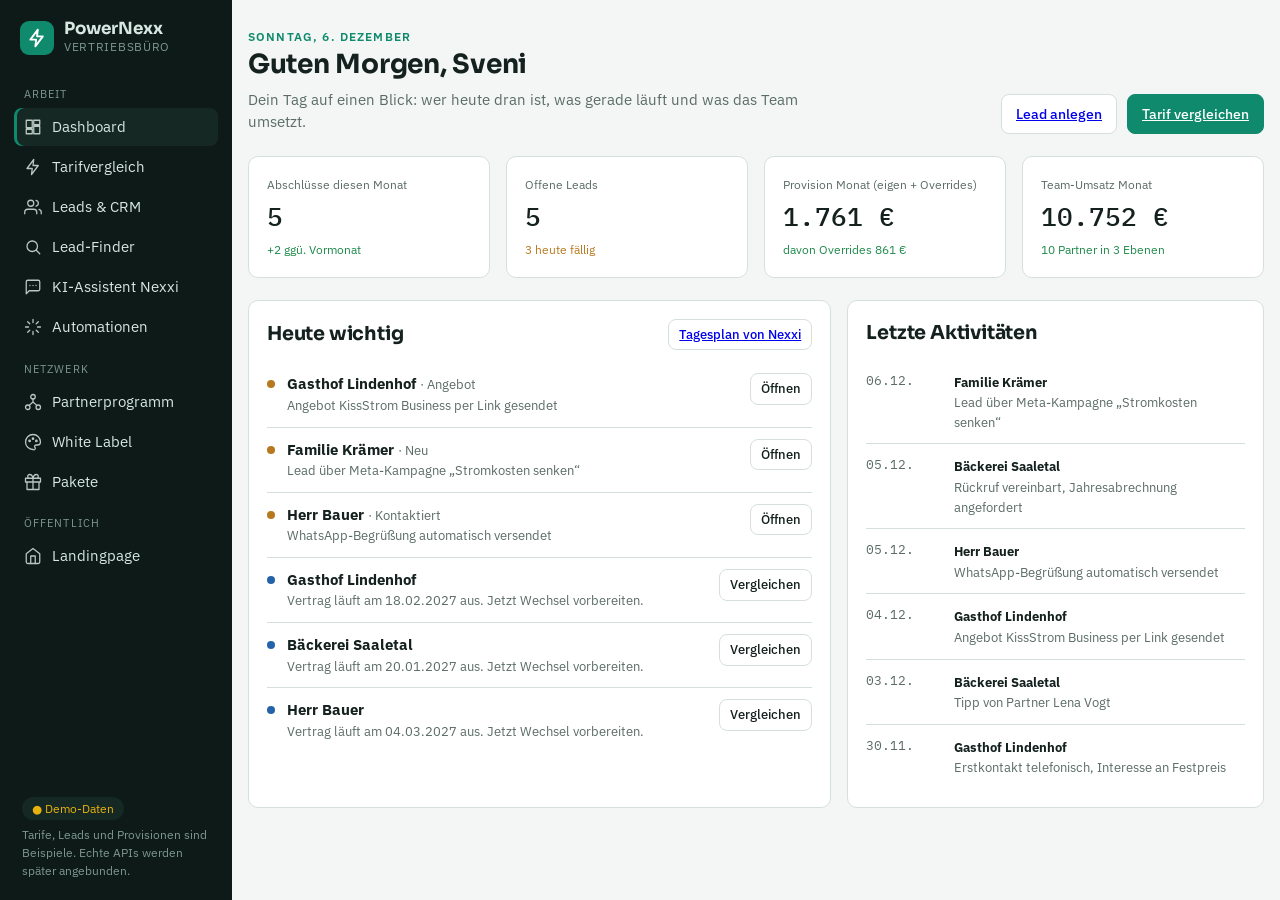
==== index.html @ 293820f2 "PowerNexx Vertriebsbüro: App und Landingpage Co-Authored-By: Claude Opus 5.5 <noreply@anthropic.com>" ====
<!doctype html>
<html lang="de">
<head>
<meta charset="utf-8">
<meta name="viewport" content="width=device-width,initial-scale=1,viewport-fit=cover">
<style>:root{color-scheme:light;padding-top:env(safe-area-inset-top,0px);padding-bottom:env(safe-area-inset-bottom,0px)}body{margin:0;font:14px system-ui,sans-serif}img{max-width:100%}[hidden]{display:none!important}</style>
</head>
<body>
<title>PowerNexx Vertriebsbüro</title>
<meta name="claude:viewport-fit-sides" content="cover">
<link rel="preconnect" href="https://fonts.googleapis.com">
<link rel="stylesheet" href="https://fonts.googleapis.com/css2?family=Sora:wght@500;600;700&family=IBM+Plex+Sans:wght@400;500;600&family=IBM+Plex+Mono:wght@400;500&display=swap">
<style>
/* Layout: fixed dark control rail (like a switchboard) + light working surface; collapses to a top bar on phones */
:root{
  --bg:#f3f6f5; --surface:#ffffff; --surface-2:#eaf0ee; --fg:#14211e; --muted:#5b6c67; --line:#d5e0dc;
  --accent:#0f8a6c; --accent-ink:#ffffff; --accent-soft:#dff3ec;
  --volt:#e9b10f; --volt-soft:#fbf1cf;
  --good:#1f8a4c; --warn:#b7791f; --bad:#c2413a; --info:#2563a8;
  --rail:#0d1a17; --rail-2:#152823; --rail-fg:#d7e6e1; --rail-muted:#7e9790;
  --f-display:"Sora", "Segoe UI", system-ui, sans-serif;
  --f-body:"IBM Plex Sans", "Segoe UI", system-ui, sans-serif;
  --f-mono:"IBM Plex Mono", ui-monospace, "SFMono-Regular", Menlo, monospace;
  --r:10px;
}
@media (prefers-color-scheme: dark){:root:not([data-theme="light"]){
  --bg:#0f1715; --surface:#16211e; --surface-2:#1c2a26; --fg:#e4efeb; --muted:#93a8a1; --line:#2a3a35;
  --accent:#2fc196; --accent-ink:#06231b; --accent-soft:#163b31; --volt:#f2c440; --volt-soft:#3a3115;
  --good:#4cc283; --warn:#e3a649; --bad:#ef746c; --info:#6fa7e8;
  --rail:#08100e; --rail-2:#111d1a; --rail-fg:#d7e6e1; --rail-muted:#7e9790; color-scheme:dark}}
:root[data-theme="dark"]{
  --bg:#0f1715; --surface:#16211e; --surface-2:#1c2a26; --fg:#e4efeb; --muted:#93a8a1; --line:#2a3a35;
  --accent:#2fc196; --accent-ink:#06231b; --accent-soft:#163b31; --volt:#f2c440; --volt-soft:#3a3115;
  --good:#4cc283; --warn:#e3a649; --bad:#ef746c; --info:#6fa7e8;
  --rail:#08100e; --rail-2:#111d1a; --rail-fg:#d7e6e1; --rail-muted:#7e9790; color-scheme:dark}
*{box-sizing:border-box}
html,body{height:100%}
body{background:var(--bg);color:var(--fg);font-family:var(--f-body);font-size:15px;line-height:1.5}
h1,h2,h3{font-family:var(--f-display);text-wrap:balance;margin:0;letter-spacing:-.01em}
h1{font-size:1.65rem} h2{font-size:1.2rem} h3{font-size:1rem}
p{margin:0}
button,input,select,textarea{font:inherit;color:inherit}
:focus-visible{outline:2px solid var(--accent);outline-offset:2px}
.num,.mono{font-family:var(--f-mono);font-variant-numeric:tabular-nums}
.app{display:grid;grid-template-columns:232px 1fr;min-height:100%}
/* rail */
.rail{background:var(--rail);color:var(--rail-fg);display:flex;flex-direction:column;gap:18px;padding-block:20px;padding-left:max(14px,env(safe-area-inset-left,0px));padding-right:14px;position:sticky;top:0;height:100vh;height:100dvh}
.brand{display:flex;align-items:center;gap:10px;padding:0 6px}
.brand-mark{width:34px;height:34px;border-radius:9px;background:var(--accent);display:grid;place-items:center;flex:none;overflow:hidden}
.brand-mark img{width:100%;height:100%;object-fit:cover}
.brand-name{font-family:var(--f-display);font-weight:700;font-size:1.05rem;line-height:1.1}
.brand-sub{font-size:.72rem;color:var(--rail-muted);letter-spacing:.06em;text-transform:uppercase}
.nav{display:flex;flex-direction:column;gap:2px;overflow:auto}
.nav-group{font-size:.68rem;letter-spacing:.1em;text-transform:uppercase;color:var(--rail-muted);padding:12px 10px 4px}
.nav a{display:flex;align-items:center;gap:10px;padding:8px 10px;border-radius:8px;color:var(--rail-fg);text-decoration:none;font-size:.92rem;white-space:nowrap}
.nav a:hover{background:var(--rail-2)}
.nav a[aria-current="page"]{background:var(--rail-2);box-shadow:inset 3px 0 0 var(--accent)}
.nav svg{width:18px;height:18px;flex:none;stroke:currentColor;fill:none;stroke-width:1.7;stroke-linecap:round;stroke-linejoin:round;opacity:.85}
.rail-foot{margin-top:auto;font-size:.75rem;color:var(--rail-muted);padding:0 8px;display:flex;flex-direction:column;gap:6px}
.demo-flag{display:inline-flex;align-items:center;gap:6px;background:var(--rail-2);border-radius:999px;padding:3px 10px;color:var(--volt);font-size:.72rem;width:max-content}
/* main */
.main{min-width:0;padding-block:28px 60px;padding-left:max(16px,env(safe-area-inset-left,0px));padding-right:max(16px,env(safe-area-inset-right,0px))}
.wrap{max-width:1180px;margin:0 auto;display:flex;flex-direction:column;gap:22px}
.head{display:flex;justify-content:space-between;align-items:flex-end;gap:16px;flex-wrap:wrap}
.head p{color:var(--muted);margin-top:4px;max-width:62ch}
.eyebrow{font-size:.72rem;letter-spacing:.1em;text-transform:uppercase;color:var(--accent);font-weight:600}
.panel{background:var(--surface);border:1px solid var(--line);border-radius:var(--r);padding:18px;min-width:0}
.panel-head{display:flex;justify-content:space-between;align-items:center;gap:10px;margin-bottom:12px;flex-wrap:wrap}
.grid{display:grid;gap:16px}
.g2{grid-template-columns:repeat(2,minmax(0,1fr))}
.g3{grid-template-columns:repeat(3,minmax(0,1fr))}
.g4{grid-template-columns:repeat(4,minmax(0,1fr))}
.g-dash{grid-template-columns:minmax(0,1.4fr) minmax(0,1fr)}
.kpi{display:flex;flex-direction:column;gap:4px}
.kpi .label{font-size:.78rem;color:var(--muted)}
.kpi .value{font-family:var(--f-mono);font-size:1.6rem;font-weight:500;font-variant-numeric:tabular-nums}
.kpi .delta{font-size:.78rem;color:var(--good)}
.btn{display:inline-flex;align-items:center;justify-content:center;gap:8px;border:1px solid var(--line);background:var(--surface);border-radius:8px;padding:8px 14px;cursor:pointer;font-weight:500;font-size:.9rem;white-space:nowrap}
.btn:hover{border-color:var(--accent)}
.btn.primary{background:var(--accent);color:var(--accent-ink);border-color:var(--accent)}
.btn.primary:hover{filter:brightness(1.07)}
.btn.small{padding:5px 10px;font-size:.82rem}
.btn.ghost{background:transparent}
.btn[disabled]{opacity:.5;cursor:not-allowed}
.field{display:flex;flex-direction:column;gap:5px;min-width:0}
.field label{font-size:.78rem;color:var(--muted);font-weight:500}
.input,select.input,textarea.input{border:1px solid var(--line);background:var(--surface);border-radius:8px;padding:9px 11px;width:100%;min-width:0}
textarea.input{resize:vertical;min-height:80px}
.seg{display:inline-flex;background:var(--surface-2);border-radius:9px;padding:3px;gap:3px}
.seg button{border:0;background:transparent;padding:6px 14px;border-radius:7px;cursor:pointer;font-weight:500;font-size:.88rem;color:var(--muted)}
.seg button[aria-pressed="true"]{background:var(--surface);color:var(--fg);box-shadow:0 1px 2px rgba(0,0,0,.08)}
.pill{display:inline-flex;align-items:center;gap:5px;font-size:.72rem;font-weight:600;padding:2px 8px;border-radius:999px;white-space:nowrap}
.pill.partner{background:var(--accent-soft);color:var(--accent)}
.pill.market{background:var(--surface-2);color:var(--muted)}
.pill.oeko{background:var(--accent-soft);color:var(--good)}
.pill.volt{background:var(--volt-soft);color:var(--warn)}
.pill.bad{background:color-mix(in srgb,var(--bad) 14%,transparent);color:var(--bad)}
.pill.info{background:color-mix(in srgb,var(--info) 14%,transparent);color:var(--info)}
.muted{color:var(--muted)}
.small{font-size:.82rem}
.row{display:flex;gap:10px;align-items:center;flex-wrap:wrap}
.spacer{flex:1}
.list{display:flex;flex-direction:column}
.list>li,.list>.item{list-style:none;padding:11px 0;border-top:1px solid var(--line);display:flex;gap:12px;align-items:flex-start}
.list>li:first-child,.list>.item:first-child{border-top:0}
ul.list{margin:0;padding:0}
.dot{width:8px;height:8px;border-radius:50%;margin-top:7px;flex:none;background:var(--accent)}
.table-wrap{overflow-x:auto}
table{width:100%;border-collapse:collapse;font-size:.88rem}
th{text-align:left;font-size:.72rem;letter-spacing:.06em;text-transform:uppercase;color:var(--muted);font-weight:600;padding:8px 10px;border-bottom:1px solid var(--line);white-space:nowrap}
td{padding:10px;border-bottom:1px solid var(--line);vertical-align:top}
td.r,th.r{text-align:right}
/* tariff results */
.tariffs{display:flex;flex-direction:column;gap:10px}
.tariff{display:grid;grid-template-columns:minmax(0,1.6fr) repeat(3,minmax(0,.8fr)) minmax(0,1.1fr);gap:14px;align-items:center;padding:14px 16px;border:1px solid var(--line);border-radius:var(--r);background:var(--surface)}
.tariff.cheapest{border-color:var(--fg)}
.tariff.best-partner{border:2px solid var(--accent);background:linear-gradient(0deg,var(--accent-soft),var(--accent-soft)) padding-box}
.tariff .t-name{font-weight:600}
.tariff .t-meta{font-size:.78rem;color:var(--muted)}
.tariff .t-cell .k{font-size:.7rem;color:var(--muted);text-transform:uppercase;letter-spacing:.05em}
.tariff .t-cost{text-align:right}
.tariff .t-cost .big{font-family:var(--f-mono);font-size:1.25rem;font-weight:500}
.voucher{display:flex;gap:12px;align-items:center;flex-wrap:wrap;border:1px dashed var(--accent);background:var(--surface);border-radius:8px;padding:10px 12px;grid-column:1/-1}
.voucher code{font-family:var(--f-mono);font-weight:500;font-size:1rem;background:var(--accent-soft);color:var(--accent);padding:2px 8px;border-radius:6px}
.notice{font-size:.8rem;color:var(--muted);border-left:3px solid var(--volt);padding:8px 12px;background:var(--surface-2);border-radius:0 8px 8px 0}
/* kanban */
.kanban{display:grid;grid-template-columns:repeat(5,minmax(200px,1fr));gap:12px;overflow-x:auto;padding-bottom:6px}
.col{background:var(--surface-2);border-radius:var(--r);padding:10px;display:flex;flex-direction:column;gap:8px;min-height:180px}
.col.drop{outline:2px dashed var(--accent)}
.col-head{display:flex;justify-content:space-between;font-size:.8rem;font-weight:600;padding:2px 4px}
.card{background:var(--surface);border:1px solid var(--line);border-radius:8px;padding:10px;cursor:pointer;display:flex;flex-direction:column;gap:6px;text-align:left}
.card:hover{border-color:var(--accent)}
.card .c-name{font-weight:600;font-size:.9rem}
.card .c-sub{font-size:.78rem;color:var(--muted)}
/* chat */
.chat{display:flex;flex-direction:column;height:min(640px,70vh);min-height:420px}
.msgs{flex:1;overflow-y:auto;display:flex;flex-direction:column;gap:12px;padding:4px 2px 12px}
.msg{max-width:78%;padding:10px 14px;border-radius:12px;white-space:pre-wrap;line-height:1.55;font-size:.92rem}
.msg.me{align-self:flex-end;background:var(--accent);color:var(--accent-ink);border-bottom-right-radius:4px}
.msg.ai{align-self:flex-start;background:var(--surface-2);border-bottom-left-radius:4px}
.composer{display:flex;gap:8px;border-top:1px solid var(--line);padding-top:12px}
.chips{display:flex;gap:6px;flex-wrap:wrap}
.chip{border:1px solid var(--line);background:var(--surface);border-radius:999px;padding:5px 12px;font-size:.82rem;cursor:pointer}
.chip:hover{border-color:var(--accent);color:var(--accent)}
/* toggle */
.toggle{position:relative;width:40px;height:22px;flex:none}
.toggle input{opacity:0;width:100%;height:100%;margin:0;position:absolute;cursor:pointer;z-index:1}
.toggle span{position:absolute;inset:0;background:var(--line);border-radius:999px;transition:background .15s}
.toggle span::after{content:"";position:absolute;width:16px;height:16px;border-radius:50%;background:#fff;top:3px;left:3px;transition:transform .15s}
.toggle input:checked+span{background:var(--accent)}
.toggle input:checked+span::after{transform:translateX(18px)}
.toggle input:focus-visible+span{outline:2px solid var(--accent);outline-offset:2px}
.flow{display:flex;align-items:center;gap:6px;flex-wrap:wrap;font-size:.82rem}
.flow .step{background:var(--surface-2);border-radius:6px;padding:3px 8px}
.flow .arrow{color:var(--muted)}
/* partner tree */
.tree,.tree ul{list-style:none;margin:0;padding:0}
.tree ul{padding-left:22px;border-left:1px solid var(--line);margin-left:9px}
.tree li{padding:5px 0}
.node{display:inline-flex;align-items:center;gap:8px;padding:6px 10px;border:1px solid var(--line);border-radius:8px;background:var(--surface);font-size:.86rem}
.lvl{font-family:var(--f-mono);font-size:.7rem;color:var(--muted)}
.progress{height:8px;background:var(--surface-2);border-radius:999px;overflow:hidden}
.progress>i{display:block;height:100%;background:var(--accent);border-radius:999px}
.ranks{display:flex;gap:6px;flex-wrap:wrap}
.rank{flex:1;min-width:110px;border:1px solid var(--line);border-radius:8px;padding:8px 10px;font-size:.8rem}
.rank.on{border-color:var(--accent);background:var(--accent-soft)}
.rank b{display:block;font-family:var(--f-display);font-size:.9rem}
/* pricing */
.plan{display:flex;flex-direction:column;gap:12px}
.plan.featured{border:2px solid var(--accent)}
.plan .price{font-family:var(--f-mono);font-size:1.7rem;font-weight:500}
.plan ul{margin:0;padding-left:18px;display:flex;flex-direction:column;gap:5px;font-size:.88rem}
/* white label preview */
.wl-preview{border:1px solid var(--line);border-radius:var(--r);overflow:hidden;display:grid;grid-template-columns:120px 1fr;min-height:220px}
.wl-preview .side{padding:12px;display:flex;flex-direction:column;gap:8px;font-size:.78rem}
.wl-preview .body{padding:14px;background:var(--surface);display:flex;flex-direction:column;gap:10px}
.wl-preview .bar{height:8px;border-radius:4px;background:var(--surface-2)}
/* landing */
.landing{display:flex;flex-direction:column;gap:40px}
.hero{display:grid;grid-template-columns:minmax(0,1.1fr) minmax(0,1fr);gap:32px;align-items:center;padding-block:12px}
.hero h1{font-size:clamp(1.9rem,4vw,2.8rem);line-height:1.12}
.hero p{font-size:1.05rem;color:var(--muted);max-width:52ch}
.meter{background:var(--rail);color:var(--rail-fg);border-radius:14px;padding:20px;display:flex;flex-direction:column;gap:12px;font-family:var(--f-mono);font-size:.85rem}
.meter .lcd{background:#0a1411;border:1px solid #233a33;border-radius:8px;padding:14px;color:#9ff0cf;font-size:1.6rem;letter-spacing:.06em;text-align:right}
.meter .meter-row{display:flex;justify-content:space-between;color:var(--rail-muted)}
.meter .meter-row b{color:var(--rail-fg);font-weight:500}
.features{display:grid;grid-template-columns:repeat(3,minmax(0,1fr));gap:16px}
.features .panel h3{margin-bottom:6px}
/* modal */
.overlay{position:fixed;inset:0;background:rgba(5,12,10,.55);display:grid;place-items:center;padding:16px;z-index:50}
.modal{background:var(--surface);border-radius:14px;max-width:560px;width:100%;max-height:90vh;overflow:auto;padding:22px;display:flex;flex-direction:column;gap:14px;border:1px solid var(--line)}
.toast{position:fixed;bottom:calc(20px + env(safe-area-inset-bottom,0px));right:calc(20px + env(safe-area-inset-right,0px));background:var(--fg);color:var(--bg);padding:10px 16px;border-radius:8px;font-size:.88rem;z-index:60;box-shadow:0 6px 20px rgba(0,0,0,.2)}
.empty{padding:24px;text-align:center;color:var(--muted);font-size:.9rem}
.split{display:grid;grid-template-columns:minmax(0,1fr) minmax(0,1fr);gap:16px}
body.customer .rail{display:none}
body.customer .app{grid-template-columns:minmax(0,1fr)}
.offer-line{display:flex;justify-content:space-between;gap:12px;padding:8px 0;border-top:1px solid var(--line)}
.offer-line:first-child{border-top:0}
.offer-line.total{font-weight:600;font-size:1.05rem}
@media (max-width: 1020px){
  .g4{grid-template-columns:repeat(2,minmax(0,1fr))}
  .g-dash,.split,.hero{grid-template-columns:minmax(0,1fr)}
  .features,.g3{grid-template-columns:minmax(0,1fr)}
  .tariff{grid-template-columns:minmax(0,1fr) minmax(0,1fr)}
  .tariff .t-main{grid-column:1/-1}
  .tariff .t-cost{text-align:left}
}
@media (max-width: 760px){
  .app{grid-template-columns:minmax(0,1fr)}
  .rail{position:sticky;top:0;height:auto;flex-direction:row;align-items:center;padding-block:10px;padding-top:calc(10px + env(safe-area-inset-top,0px));padding-right:max(14px,env(safe-area-inset-right,0px));gap:12px;z-index:20}
  .brand-sub,.rail-foot,.nav-group{display:none}
  .nav{flex-direction:row;overflow-x:auto;min-width:0;flex:1}
  .nav a{padding:7px 10px}
  .nav a[aria-current="page"]{box-shadow:inset 0 -3px 0 var(--accent)}
  .g2,.g4{grid-template-columns:minmax(0,1fr)}
  .msg{max-width:92%}
  .wl-preview{grid-template-columns:90px 1fr}
}
@media (prefers-reduced-motion: reduce){*{transition:none!important;animation:none!important}}
</style>

<div class="app">
  <aside class="rail" aria-label="Hauptnavigation">
    <div class="brand">
      <div class="brand-mark" id="brandMark"><svg viewBox="0 0 24 24" width="20" height="20" fill="none" stroke="#fff" stroke-width="2.2" stroke-linecap="round" stroke-linejoin="round"><path d="M13 2 4 14h7l-1 8 9-12h-7z"/></svg></div>
      <div><div class="brand-name" id="brandName">PowerNexx</div><div class="brand-sub">Vertriebsbüro</div></div>
    </div>
    <nav class="nav" id="nav"></nav>
    <div class="rail-foot">
      <span class="demo-flag">● Demo-Daten</span>
      <span>Tarife, Leads und Provisionen sind Beispiele. Echte APIs werden später angebunden.</span>
    </div>
  </aside>
  <main class="main"><div class="wrap" id="view"></div></main>
</div>
<div id="modalRoot"></div>

<script>
(() => {
"use strict";
/* ---------- helpers ---------- */
const $ = (s, el = document) => el.querySelector(s);
const esc = s => String(s ?? "").replace(/[&<>"']/g, c => ({"&":"&amp;","<":"&lt;",">":"&gt;",'"':"&quot;","'":"&#39;"}[c]));
const eur = (n, d = 2) => new Intl.NumberFormat("de-DE",{style:"currency",currency:"EUR",minimumFractionDigits:d,maximumFractionDigits:d}).format(n);
const num = (n, d = 0) => new Intl.NumberFormat("de-DE",{minimumFractionDigits:d,maximumFractionDigits:d}).format(n);
const today = new Date(); today.setHours(0,0,0,0);
const addDays = n => { const d = new Date(today); d.setDate(d.getDate()+n); return d.toISOString().slice(0,10); };
const fmtDate = iso => iso ? new Date(iso+"T00:00:00").toLocaleDateString("de-DE",{day:"2-digit",month:"2-digit",year:"numeric"}) : "–";
const uid = () => Math.random().toString(36).slice(2,8);
function toast(t){ const d=document.createElement("div"); d.className="toast"; d.setAttribute("role","status"); d.textContent=t; document.body.appendChild(d); setTimeout(()=>d.remove(),2600); }
async function copy(text){ try{ await navigator.clipboard.writeText(text); toast("Kopiert"); }catch{ toast("Bitte manuell markieren und kopieren"); } }

/* ---------- service layer (demo providers, später echte APIs) ---------- */
const TARIFFS = [
 // Strom Privat (brutto)
 {id:"s1",typ:"strom",seg:"privat",anbieter:"ostrom",name:"SimplyFair",gp:9.00,ap:26.9,laufzeit:"1 Monat",garantie:"keine",oeko:true,partner:false,prov:0},
 {id:"s2",typ:"strom",seg:"privat",anbieter:"LichtBlick",name:"ÖkoStrom Flex",gp:11.90,ap:27.4,laufzeit:"12 Monate",garantie:"12 Monate",oeko:true,partner:true,prov:90},
 {id:"s3",typ:"strom",seg:"privat",anbieter:"Stadtwerke Bad Kissingen",name:"KissStrom Basis",gp:12.50,ap:28.2,laufzeit:"12 Monate",garantie:"12 Monate",oeko:false,partner:true,prov:70},
 {id:"s4",typ:"strom",seg:"privat",anbieter:"E.ON",name:"Strom Öko 24",gp:13.95,ap:29.1,laufzeit:"24 Monate",garantie:"24 Monate",oeko:true,partner:true,prov:110},
 {id:"s5",typ:"strom",seg:"privat",anbieter:"Vattenfall",name:"Natur24",gp:12.00,ap:29.8,laufzeit:"24 Monate",garantie:"24 Monate",oeko:true,partner:false,prov:0},
 {id:"s6",typ:"strom",seg:"privat",anbieter:"EnBW",name:"Komfort",gp:14.20,ap:31.5,laufzeit:"12 Monate",garantie:"keine",oeko:false,partner:false,prov:0},
 {id:"s7",typ:"strom",seg:"privat",anbieter:"Octopus Energy",name:"Octopus 12M",gp:10.50,ap:27.9,laufzeit:"12 Monate",garantie:"12 Monate",oeko:true,partner:false,prov:0},
 // Strom Gewerbe (netto)
 {id:"sg1",typ:"strom",seg:"gewerbe",anbieter:"Stadtwerke Bad Kissingen",name:"KissStrom Business",gp:14.00,ap:22.4,laufzeit:"24 Monate",garantie:"24 Monate",oeko:false,partner:true,prov:240},
 {id:"sg2",typ:"strom",seg:"gewerbe",anbieter:"LichtBlick",name:"ÖkoStrom Business",gp:15.50,ap:22.9,laufzeit:"24 Monate",garantie:"24 Monate",oeko:true,partner:true,prov:310},
 {id:"sg3",typ:"strom",seg:"gewerbe",anbieter:"E.ON",name:"Business Fix 24",gp:16.90,ap:23.6,laufzeit:"24 Monate",garantie:"24 Monate",oeko:false,partner:false,prov:0},
 {id:"sg4",typ:"strom",seg:"gewerbe",anbieter:"Vattenfall",name:"Gewerbe Natur",gp:13.00,ap:23.1,laufzeit:"12 Monate",garantie:"12 Monate",oeko:true,partner:false,prov:0},
 {id:"sg5",typ:"strom",seg:"gewerbe",anbieter:"EnBW",name:"Business Plus",gp:17.50,ap:24.4,laufzeit:"36 Monate",garantie:"36 Monate",oeko:false,partner:false,prov:0},
 // Gas Privat (brutto)
 {id:"g1",typ:"gas",seg:"privat",anbieter:"Octopus Energy",name:"Gas 12M",gp:10.00,ap:8.9,laufzeit:"12 Monate",garantie:"12 Monate",oeko:false,partner:false,prov:0},
 {id:"g2",typ:"gas",seg:"privat",anbieter:"Stadtwerke Bad Kissingen",name:"KissGas Basis",gp:12.50,ap:9.1,laufzeit:"12 Monate",garantie:"12 Monate",oeko:false,partner:true,prov:70},
 {id:"g3",typ:"gas",seg:"privat",anbieter:"LichtBlick",name:"ÖkoGas",gp:13.90,ap:9.3,laufzeit:"12 Monate",garantie:"12 Monate",oeko:true,partner:true,prov:85},
 {id:"g4",typ:"gas",seg:"privat",anbieter:"E.ON",name:"Erdgas Öko 24",gp:14.50,ap:9.6,laufzeit:"24 Monate",garantie:"24 Monate",oeko:true,partner:false,prov:0},
 {id:"g5",typ:"gas",seg:"privat",anbieter:"EnBW",name:"Gas Komfort",gp:15.00,ap:10.2,laufzeit:"12 Monate",garantie:"keine",oeko:false,partner:false,prov:0},
 // Gas Gewerbe (netto)
 {id:"gg1",typ:"gas",seg:"gewerbe",anbieter:"Stadtwerke Bad Kissingen",name:"KissGas Business",gp:16.00,ap:7.4,laufzeit:"24 Monate",garantie:"24 Monate",oeko:false,partner:true,prov:260},
 {id:"gg2",typ:"gas",seg:"gewerbe",anbieter:"E.ON",name:"Business Gas Fix",gp:15.00,ap:7.6,laufzeit:"24 Monate",garantie:"24 Monate",oeko:false,partner:false,prov:0},
 {id:"gg3",typ:"gas",seg:"gewerbe",anbieter:"LichtBlick",name:"ÖkoGas Business",gp:18.00,ap:7.5,laufzeit:"24 Monate",garantie:"24 Monate",oeko:true,partner:true,prov:290},
 {id:"gg4",typ:"gas",seg:"gewerbe",anbieter:"Vattenfall",name:"Gewerbe Gas",gp:14.00,ap:7.9,laufzeit:"12 Monate",garantie:"12 Monate",oeko:false,partner:false,prov:0}
];
const tariffProvider = {
  /** Später: echte Tarif-API (z. B. GET AG Vertriebsportal). Liefert Tarife inkl. Jahreskosten. */
  search({seg, typ, plz, kwh}){
    const digits = String(plz||"97688").replace(/\D/g,"").split("").reduce((a,b)=>a+Number(b),0);
    const f = 1 + ((digits % 7) - 3) / 100; // regionaler Netzentgelt-Faktor (Demo)
    return TARIFFS.filter(t=>t.seg===seg && t.typ===typ).map(t=>{
      const ap = +(t.ap*f).toFixed(2);
      const cost = t.gp*12 + ap*kwh/100;
      return {...t, apEff:ap, cost};
    }).sort((a,b)=>a.cost-b.cost);
  }
};
/** Bestpreis-Logik: ehrliche Anzeige, Ausgleich nur aus der Provision. */
function bestPrice(results, minMarge){
  if(!results.length) return {};
  const cheapest = results[0];
  if(cheapest.partner) return {cheapest, bestPartner:cheapest, voucher:0, covered:true};
  const bestPartner = results.find(r=>r.partner);
  if(!bestPartner) return {cheapest, bestPartner:null, voucher:0, covered:false};
  const diff = bestPartner.cost - cheapest.cost;
  const max = Math.max(0, bestPartner.prov - minMarge);
  const voucher = Math.ceil(diff);
  return {cheapest, bestPartner, diff, max, voucher: voucher<=max ? voucher : 0, covered: voucher<=max};
}
const leadFinderProvider = {
  /** Später: Google-Maps-/Firmendaten-API. */
  search(branche, ort){
    const pre = {"Hotel":["Hotel","Gästehaus","Pension","Kurhotel"],"Bäckerei":["Bäckerei","Backstube","Café-Bäckerei"],"Gastronomie":["Restaurant","Gasthof","Weinstube","Bistro"],"Handwerk":["Schreinerei","Elektro","Sanitär","Malerbetrieb"],"Einzelhandel":["Modehaus","Getränkemarkt","Blumenladen","Buchhandlung"],"Praxis":["Zahnarztpraxis","Physiotherapie","Hausarztpraxis"]}[branche] || ["Betrieb"];
    const names = ["Sonnenhof","Schäfer","Am Rosengarten","Lindenhof","Meier","Kurpark","Saaletal","Müller & Sohn","Altstadt","Weber"];
    const out=[]; for(let i=0;i<8;i++){ const kwh = 18000 + ((i*7919+ort.length*131)%9)*9000; out.push({id:uid(),name:`${pre[i%pre.length]} ${names[(i*3+ort.length)%names.length]}`,ort,branche,kwh,tel:`0971 ${4000000+i*13751}`,bewertung:(3.9+((i*37)%11)/10).toFixed(1)}); }
    return out;
  }
};
const whatsappProvider = { send(lead,text){ return {ok:true, demo:true}; } };

/* ---------- state ---------- */
const KEY="nexxos-demo-v1";
const STAGES=[["neu","Neu"],["kontaktiert","Kontaktiert"],["angebot","Angebot"],["abschluss","Abschluss"],["verloren","Verloren"]];
const seed = () => ({
  leads:[
    {id:"l1",name:"Gasthof Lindenhof",kontakt:"Maria Hofmann",tel:"0971 7854112",seg:"gewerbe",typ:"strom",kwh:42000,quelle:"Google-Maps-Suche",stage:"angebot",wv:addDays(0),ablauf:addDays(74),verlauf:[{d:addDays(-6),t:"Erstkontakt telefonisch, Interesse an Festpreis"},{d:addDays(-2),t:"Angebot KissStrom Business per Link gesendet"}]},
    {id:"l2",name:"Familie Krämer",kontakt:"Jonas Krämer",tel:"0163 5528741",seg:"privat",typ:"strom",kwh:3800,quelle:"Meta-Ads",stage:"neu",wv:addDays(0),ablauf:addDays(160),verlauf:[{d:addDays(0),t:"Lead über Meta-Kampagne „Stromkosten senken“"}]},
    {id:"l3",name:"Bäckerei Saaletal",kontakt:"Thomas Engel",tel:"0971 6631907",seg:"gewerbe",typ:"gas",kwh:68000,quelle:"Tippgeber",stage:"kontaktiert",wv:addDays(1),ablauf:addDays(45),verlauf:[{d:addDays(-3),t:"Tipp von Partner Lena Vogt"},{d:addDays(-1),t:"Rückruf vereinbart, Jahresabrechnung angefordert"}]},
    {id:"l4",name:"Praxis Dr. Seidel",kontakt:"Dr. Anja Seidel",tel:"0971 5512230",seg:"gewerbe",typ:"strom",kwh:24000,quelle:"manuell",stage:"abschluss",wv:"",ablauf:addDays(730),verlauf:[{d:addDays(-9),t:"Abschluss LichtBlick ÖkoStrom Business"}]},
    {id:"l5",name:"Herr Bauer",kontakt:"Klaus Bauer",tel:"0151 2209876",seg:"privat",typ:"gas",kwh:16000,quelle:"Meta-Ads",stage:"kontaktiert",wv:addDays(0),ablauf:addDays(88),verlauf:[{d:addDays(-1),t:"WhatsApp-Begrüßung automatisch versendet"}]},
    {id:"l6",name:"Pension Kurpark",kontakt:"Sabine Roth",tel:"0971 3367451",seg:"gewerbe",typ:"gas",kwh:51000,quelle:"Google-Maps-Suche",stage:"neu",wv:addDays(2),ablauf:addDays(120),verlauf:[]},
    {id:"l7",name:"Familie Yilmaz",kontakt:"Aylin Yilmaz",tel:"0176 4410982",seg:"privat",typ:"strom",kwh:2900,quelle:"Tippgeber",stage:"abschluss",wv:"",ablauf:addDays(365),verlauf:[{d:addDays(-12),t:"Abschluss ostrom-Alternative mit Gutschein"}]},
    {id:"l8",name:"Autohaus Wenzel",kontakt:"Peter Wenzel",tel:"0971 2298455",seg:"gewerbe",typ:"strom",kwh:96000,quelle:"manuell",stage:"verloren",wv:"",ablauf:"",verlauf:[{d:addDays(-20),t:"Bleibt beim Bestandsversorger"}]}
  ],
  automations:[
    {id:"a1",on:true,name:"Neuer Meta-Lead begrüßen",trigger:"Neuer Lead aus Meta-Ads",steps:["WhatsApp-Begrüßung senden","Wiedervorlage in 2 Tagen"],runs:38},
    {id:"a2",on:true,name:"Vertragsende im Blick",trigger:"Vertragsende in 90 Tagen",steps:["Erinnerung an Vertriebler","Tarifvergleich vorbereiten"],runs:12},
    {id:"a3",on:false,name:"Angebot nachfassen",trigger:"Angebot 3 Tage ohne Antwort",steps:["WhatsApp-Nachfass senden","Aufgabe „Anrufen“ anlegen"],runs:0},
    {id:"a4",on:true,name:"Tipp eingegangen",trigger:"Neuer Tipp von Tippgeber",steps:["Lead im CRM anlegen","Tippgeber per E-Mail bestätigen"],runs:9}
  ],
  wl:{name:"PowerNexx",accent:"",domain:"",logo:""},
  settings:{minMarge:20},
  chat:[]
});
let S;
try{ S = JSON.parse(localStorage.getItem(KEY)) || seed(); }catch{ S = seed(); }
if(S.wl && (!S.wl.name || S.wl.name==="NexxOS")) S.wl.name="PowerNexx";
const save = () => { try{ localStorage.setItem(KEY, JSON.stringify(S)); }catch{} };

/* Partner-/Provisionsdaten (Demo) */
const TEAM = {name:"Du",rank:"Teamleiter",children:[
  {name:"Lena Vogt",rank:"Partner",lic:149,umsatz:1840,children:[{name:"Marco Fuchs",rank:"Partner",lic:149,umsatz:920,children:[{name:"Ines Hahn",rank:"Tippgeber",lic:0,umsatz:260,children:[]}]},{name:"Sarah Kühn",rank:"Partner",lic:49,umsatz:610,children:[]}]},
  {name:"Daniel Brandt",rank:"Partner",lic:149,umsatz:2310,children:[{name:"Kevin Ott",rank:"Partner",lic:149,umsatz:1150,children:[{name:"Julia Lenz",rank:"Partner",lic:49,umsatz:480,children:[]}]}]},
  {name:"Petra Lang",rank:"Partner",lic:49,umsatz:720,children:[]},
  {name:"Ali Demir",rank:"Partner",lic:149,umsatz:1390,children:[]},
  {name:"Nina Graf",rank:"Tippgeber",lic:0,umsatz:180,children:[]}
]};
const RATES = {1:.10,2:.05,3:.02};
function overrides(){
  const rows=[]; const walk=(n,lvl)=>{ for(const c of n.children){ const basis=c.lic+c.umsatz; rows.push({name:c.name,lvl,basis,rate:RATES[lvl],amount:basis*RATES[lvl]}); if(lvl<3) walk(c,lvl+1);} };
  walk(TEAM,1); return rows;
}
const OWN = [
  {d:addDays(-2),kunde:"Praxis Dr. Seidel",tarif:"LichtBlick ÖkoStrom Business",prov:310,status:"beliefert"},
  {d:addDays(-5),kunde:"Familie Yilmaz",tarif:"LichtBlick ÖkoStrom Flex",prov:90,status:"beliefert",gutschein:37},
  {d:addDays(-8),kunde:"Café am Markt",tarif:"KissStrom Business",prov:240,status:"beliefert"},
  {d:addDays(-11),kunde:"Herr Schmitt",tarif:"KissGas Basis",prov:70,status:"storniert"},
  {d:addDays(-14),kunde:"Hotel Sonnenhof",tarif:"KissGas Business",prov:260,status:"in Belieferung"}
];

/* ---------- nav ---------- */
const ICON = {
  dashboard:'<path d="M3 13h8V3H3zM13 21h8V11h-8zM3 21h8v-6H3zM13 3v6h8V3z"/>',
  vergleich:'<path d="M13 2 4 14h7l-1 8 9-12h-7z"/>',
  crm:'<path d="M17 21v-2a4 4 0 0 0-4-4H5a4 4 0 0 0-4 4v2"/><circle cx="9" cy="7" r="4"/><path d="M23 21v-2a4 4 0 0 0-3-3.9M16 3.1a4 4 0 0 1 0 7.8"/>',
  finder:'<circle cx="11" cy="11" r="7"/><path d="m21 21-4.3-4.3"/>',
  nexxi:'<path d="M21 15a2 2 0 0 1-2 2H7l-4 4V5a2 2 0 0 1 2-2h14a2 2 0 0 1 2 2z"/><path d="M8 10h.01M12 10h.01M16 10h.01"/>',
  auto:'<path d="M12 2v4M12 18v4M4.9 4.9l2.8 2.8M16.3 16.3l2.8 2.8M2 12h4M18 12h4M4.9 19.1l2.8-2.8M16.3 7.7l2.8-2.8"/>',
  partner:'<circle cx="12" cy="5" r="3"/><circle cx="5" cy="19" r="3"/><circle cx="19" cy="19" r="3"/><path d="M12 8v4M12 12l-5 4.5M12 12l5 4.5"/>',
  wl:'<path d="M12 22a10 10 0 1 1 10-10c0 3-2 4-4 4h-2a2 2 0 0 0-1 3.7A2 2 0 0 1 12 22z"/><circle cx="7.5" cy="10.5" r="1"/><circle cx="12" cy="7.5" r="1"/><circle cx="16.5" cy="10.5" r="1"/>',
  pakete:'<path d="M20 12v10H4V12M2 7h20v5H2zM12 22V7M12 7H7.5a2.5 2.5 0 0 1 0-5C11 2 12 7 12 7zM12 7h4.5a2.5 2.5 0 0 0 0-5C13 2 12 7 12 7z"/>',
  start:'<path d="m3 9 9-7 9 7v11a2 2 0 0 1-2 2H5a2 2 0 0 1-2-2z"/><path d="M9 22V12h6v10"/>'
};
const ROUTES = [
  ["Arbeit",[["dashboard","Dashboard"],["vergleich","Tarifvergleich"],["crm","Leads & CRM"],["finder","Lead-Finder"],["nexxi","KI-Assistent Nexxi"],["auto","Automationen"]]],
  ["Netzwerk",[["partner","Partnerprogramm"],["wl","White Label"],["pakete","Pakete"]]],
  ["Öffentlich",[["start","Landingpage"]]]
];
function renderNav(active){
  $("#nav").innerHTML = ROUTES.map(([g,items])=>`<div class="nav-group">${g}</div>`+items.map(([id,label])=>`<a href="#${id}" ${id===active?'aria-current="page"':""}><svg viewBox="0 0 24 24">${ICON[id]}</svg>${label}</a>`).join("")).join("");
}

/* ---------- views ---------- */
const V = {};
let cmp = {seg:"privat",typ:"strom",plz:"97688",kwh:3500,ran:true};

V.dashboard = () => {
  const open = S.leads.filter(l=>!["abschluss","verloren"].includes(l.stage)).length;
  const won = S.leads.filter(l=>l.stage==="abschluss").length;
  const provOwn = OWN.filter(o=>o.status!=="storniert").reduce((a,o)=>a+o.prov,0);
  const ov = overrides().reduce((a,r)=>a+r.amount,0);
  const teamU = overrides().reduce((a,r)=>a+r.basis,0);
  const todo = S.leads.filter(l=>l.wv && l.wv<=addDays(0) && !["abschluss","verloren"].includes(l.stage));
  const expiring = S.leads.filter(l=>l.ablauf && l.ablauf<=addDays(90) && l.stage!=="verloren");
  const acts = S.leads.flatMap(l=>l.verlauf.map(v=>({...v,name:l.name}))).sort((a,b)=>b.d.localeCompare(a.d)).slice(0,6);
  return `
  <div class="head"><div><div class="eyebrow">${today.toLocaleDateString("de-DE",{weekday:"long",day:"numeric",month:"long"})}</div><h1>Guten Morgen, Sveni</h1><p>Dein Tag auf einen Blick: wer heute dran ist, was gerade läuft und was das Team umsetzt.</p></div>
  <div class="row"><a class="btn" href="#crm">Lead anlegen</a><a class="btn primary" href="#vergleich">Tarif vergleichen</a></div></div>
  <div class="grid g4">
    <div class="panel kpi"><span class="label">Abschlüsse diesen Monat</span><span class="value">${won+3}</span><span class="delta">+2 ggü. Vormonat</span></div>
    <div class="panel kpi"><span class="label">Offene Leads</span><span class="value">${open}</span><span class="delta" style="color:var(--warn)">${todo.length} heute fällig</span></div>
    <div class="panel kpi"><span class="label">Provision Monat (eigen + Overrides)</span><span class="value">${eur(provOwn+ov,0)}</span><span class="delta">davon Overrides ${eur(ov,0)}</span></div>
    <div class="panel kpi"><span class="label">Team-Umsatz Monat</span><span class="value">${eur(teamU,0)}</span><span class="delta">${overrides().length} Partner in 3 Ebenen</span></div>
  </div>
  <div class="grid g-dash">
    <section class="panel"><div class="panel-head"><h2>Heute wichtig</h2><a class="btn small" href="#nexxi" data-plan="1">Tagesplan von Nexxi</a></div>
      <ul class="list">${todo.map(l=>`<li><span class="dot" style="background:var(--warn)"></span><div style="flex:1;min-width:0"><b>${esc(l.name)}</b> <span class="muted small">· ${esc(STAGES.find(s=>s[0]===l.stage)[1])}</span><div class="small muted">${esc(l.verlauf.at(-1)?.t || "Erstkontakt aufnehmen")}</div></div><button class="btn small" data-open-lead="${l.id}">Öffnen</button></li>`).join("") || `<li class="muted">Keine Wiedervorlagen für heute.</li>`}
      ${expiring.slice(0,3).map(l=>`<li><span class="dot" style="background:var(--info)"></span><div style="flex:1"><b>${esc(l.name)}</b><div class="small muted">Vertrag läuft am ${fmtDate(l.ablauf)} aus. Jetzt Wechsel vorbereiten.</div></div><button class="btn small" data-compare-lead="${l.id}">Vergleichen</button></li>`).join("")}</ul>
    </section>
    <section class="panel"><div class="panel-head"><h2>Letzte Aktivitäten</h2></div>
      <ul class="list">${acts.map(a=>`<li><span class="mono small muted" style="width:76px;flex:none">${fmtDate(a.d).slice(0,6)}</span><div><b class="small">${esc(a.name)}</b><div class="small muted">${esc(a.t)}</div></div></li>`).join("")}</ul>
    </section>
  </div>`;
};

V.vergleich = () => {
  const res = tariffProvider.search(cmp);
  const bp = bestPrice(res, S.settings.minMarge);
  const brutto = cmp.seg==="privat" ? "brutto" : "netto zzgl. MwSt.";
  const unit = cmp.typ==="strom" ? "Strom" : "Gas";
  const card = (t, extra="") => `
    <div class="tariff ${extra}">
      <div class="t-main t-cell"><div class="row" style="gap:6px">${t.partner?'<span class="pill partner">Partner-Tarif</span>':'<span class="pill market">Marktangebot</span>'}${t.oeko?'<span class="pill oeko">Öko</span>':""}${extra.includes("cheapest")?'<span class="pill volt">Günstigster am Markt</span>':""}</div>
        <div class="t-name" style="margin-top:6px">${esc(t.anbieter)} · ${esc(t.name)}</div><div class="t-meta">Laufzeit ${esc(t.laufzeit)} · Preisgarantie ${esc(t.garantie)}</div></div>
      <div class="t-cell"><div class="k">Grundpreis</div><div class="num">${eur(t.gp)}/Monat</div></div>
      <div class="t-cell"><div class="k">Arbeitspreis</div><div class="num">${num(t.apEff,2)} ct/kWh</div></div>
      <div class="t-cell"><div class="k">Provision</div><div class="num">${t.partner?eur(t.prov,0):"–"}</div></div>
      <div class="t-cost"><div class="big">${eur(t.cost,0)}</div><div class="t-meta">pro Jahr, ${brutto}</div>
        ${t.partner?`<button class="btn small primary" style="margin-top:6px" data-offer="${t.id}">Angebot per Link</button>`:""}</div>
      ${extra.includes("best-partner") && bp.voucher>0 ? `<div class="voucher"><span>Bestpreis-Gutschein</span><code>NEXX-${bp.voucher}</code><span class="small">Gleicht ${eur(bp.diff)} Differenz aus · effektiv <b class="num">${eur(t.cost-bp.voucher,0)}</b> im ersten Jahr · finanziert aus Provision (${eur(t.prov,0)} − Mindestmarge ${eur(S.settings.minMarge,0)})</span></div>`:""}
    </div>`;
  let top = "";
  if(bp.cheapest && !bp.cheapest.partner && bp.bestPartner){
    top = card(bp.cheapest,"cheapest") + card(bp.bestPartner,"best-partner") +
      (bp.covered ? "" : `<div class="notice">Kein Gutschein möglich: Die Differenz von ${eur(bp.diff)} übersteigt den Spielraum aus der Provision (max. ${eur(bp.max,0)}). Der günstigere Markttarif bleibt vorne.</div>`);
  } else if(bp.cheapest){ top = card(bp.cheapest,"cheapest best-partner"); }
  const rest = res.filter(r=>r!==bp.cheapest && r!==bp.bestPartner);
  return `
  <div class="head"><div><div class="eyebrow">Kernmodul</div><h1>Tarifvergleich ${unit}</h1><p>Alle Tarife wie in einer Hotel-Metasuche. Der günstigste Tarif steht immer oben, auch wenn er kein Partner-Tarif ist. Der Gutschein gleicht die Differenz aus deiner Provision aus.</p></div></div>
  <form class="panel" id="cmpForm">
    <div class="row" style="gap:14px;align-items:flex-end">
      <div class="field"><label>Kundenart</label><div class="seg" role="group"><button type="button" data-seg="privat" aria-pressed="${cmp.seg==="privat"}">Privat</button><button type="button" data-seg="gewerbe" aria-pressed="${cmp.seg==="gewerbe"}">Gewerbe</button></div></div>
      <div class="field"><label>Sparte</label><div class="seg" role="group"><button type="button" data-typ="strom" aria-pressed="${cmp.typ==="strom"}">Strom</button><button type="button" data-typ="gas" aria-pressed="${cmp.typ==="gas"}">Gas</button></div></div>
      <div class="field" style="width:120px"><label for="plz">PLZ</label><input class="input mono" id="plz" inputmode="numeric" maxlength="5" value="${esc(cmp.plz)}"></div>
      <div class="field" style="width:160px"><label for="kwh">Jahresverbrauch kWh</label><input class="input mono" id="kwh" inputmode="numeric" value="${cmp.kwh}"></div>
      <div class="field" style="width:150px"><label for="marge">Mindestmarge €</label><input class="input mono" id="marge" inputmode="numeric" value="${S.settings.minMarge}"></div>
      <button class="btn primary" type="submit">Vergleichen</button>
    </div>
  </form>
  <div class="row"><b>${res.length} Tarife</b><span class="muted small">für PLZ ${esc(cmp.plz)}, ${num(cmp.kwh)} kWh/Jahr, sortiert nach Jahreskosten · Demo-Tarife</span></div>
  <div class="tariffs">${top}${rest.map(t=>card(t)).join("")}</div>
  <p class="notice">Der Vergleich umfasst nicht den gesamten Markt. Wir erhalten bei Abschluss von Partner-Tarifen eine Provision. Gutscheine werden offen ausgewiesen, Tarifpreise werden nie verändert.</p>`;
};

V.crm = () => `
  <div class="head"><div><div class="eyebrow">Pipeline</div><h1>Leads & CRM</h1><p>Karten zwischen den Spalten ziehen oder Lead öffnen. Wiedervorlagen und Vertragsabläufe landen automatisch auf dem Dashboard.</p></div>
  <div class="row"><a class="btn" href="#finder">Lead-Finder</a><button class="btn primary" data-new-lead>Lead anlegen</button></div></div>
  <div class="kanban">${STAGES.map(([k,label])=>{ const ls=S.leads.filter(l=>l.stage===k); return `<div class="col" data-col="${k}"><div class="col-head"><span>${label}</span><span class="mono muted">${ls.length}</span></div>
    ${ls.map(l=>`<button class="card" draggable="true" data-card="${l.id}" data-open-lead="${l.id}"><span class="c-name">${esc(l.name)}</span><span class="c-sub">${l.seg==="privat"?"Privat":"Gewerbe"} · ${l.typ==="strom"?"Strom":"Gas"} · <span class="mono">${num(l.kwh)} kWh</span></span><span class="row" style="gap:4px"><span class="pill info">${esc(l.quelle)}</span>${l.wv&&l.wv<=addDays(0)&&!["abschluss","verloren"].includes(k)?'<span class="pill volt">heute</span>':""}</span></button>`).join("") || '<div class="empty small">Leer</div>'}
  </div>`;}).join("")}</div>`;

let finderResults = leadFinderProvider.search("Hotel","Bad Kissingen");
let finderQ = {branche:"Hotel",ort:"Bad Kissingen"};
V.finder = () => `
  <div class="head"><div><div class="eyebrow">Akquise</div><h1>Lead-Finder</h1><p>Gewerbliche Betriebe nach Branche und Ort finden und mit einem Klick ins CRM übernehmen. Später angebunden an Google-Maps-Daten.</p></div></div>
  <form class="panel" id="finderForm"><div class="row" style="align-items:flex-end;gap:14px">
    <div class="field" style="width:200px"><label for="branche">Branche</label><select class="input" id="branche">${["Hotel","Gastronomie","Bäckerei","Handwerk","Einzelhandel","Praxis"].map(b=>`<option ${b===finderQ.branche?"selected":""}>${b}</option>`).join("")}</select></div>
    <div class="field" style="width:220px"><label for="ort">Ort</label><input class="input" id="ort" value="${esc(finderQ.ort)}"></div>
    <button class="btn primary" type="submit">Betriebe suchen</button></div></form>
  <div class="panel"><div class="table-wrap"><table><thead><tr><th>Betrieb</th><th>Ort</th><th class="r">Geschätzter Verbrauch</th><th class="r">Bewertung</th><th>Telefon</th><th></th></tr></thead><tbody>
  ${finderResults.map(r=>{ const inCrm=S.leads.some(l=>l.name===r.name); return `<tr><td><b>${esc(r.name)}</b><div class="small muted">${esc(r.branche)}</div></td><td>${esc(r.ort)}</td><td class="r num">${num(r.kwh)} kWh</td><td class="r num">${r.bewertung} ★</td><td class="mono small">${esc(r.tel)}</td><td class="r">${inCrm?'<span class="pill partner">im CRM</span>':`<button class="btn small" data-take="${r.id}">Ins CRM übernehmen</button>`}</td></tr>`;}).join("")}
  </tbody></table></div><p class="small muted" style="margin-top:10px">Demo-Treffer. Verbrauch geschätzt aus Branche und Betriebsgröße.</p></div>`;

const QUICK = [["Einwand behandeln","Ein Gewerbekunde sagt: „Wir sind beim Stadtwerk seit 20 Jahren zufrieden, Wechsel ist uns zu aufwendig.“ Gib mir drei Antworten für das Telefonat."],["Angebotstext schreiben","Schreib einen kurzen Angebotstext für Gasthof Lindenhof (42.000 kWh Strom, Tarif KissStrom Business, 24 Monate Preisgarantie)."],["Tagesplan erstellen",null],["Tarif erklären","Erkläre einem Privatkunden in einfachen Worten den Unterschied zwischen Grundpreis und Arbeitspreis und warum Preisgarantie wichtig ist."],["WhatsApp-Nachricht formulieren","Formuliere eine freundliche WhatsApp-Nachricht an Herrn Bauer, der gestern über Meta-Ads angefragt hat (Gas, 16.000 kWh). Ziel: kurzer Rückruftermin."]];
function planPrompt(){
  const items = S.leads.filter(l=>!["abschluss","verloren"].includes(l.stage)).map(l=>`- ${l.name} (${l.seg}, ${l.typ}, ${l.kwh} kWh), Status ${l.stage}, Wiedervorlage ${l.wv||"keine"}, Vertragsende ${l.ablauf||"unbekannt"}, letzte Notiz: ${l.verlauf.at(-1)?.t||"keine"}`).join("\n");
  return `Erstelle mir einen priorisierten Tagesplan für heute (${today.toLocaleDateString("de-DE")}). Meine offenen Leads:\n${items}\nGib Uhrzeit-Blöcke von 8 bis 17 Uhr mit konkreten Aktionen.`;
}
const RULES = "Du bist Nexxi, der KI-Assistent im Vertriebsbüro PowerNexx. Du coachst Handelsvertreter im Energievertrieb (Strom und Gas, Privat- und Gewerbekunden) in Deutschland. Antworte auf Deutsch, direkt, praxisnah und knapp, ohne Vorgeplänkel. Nutze kurze Absätze oder nummerierte Punkte, kein Markdown-Fettdruck. Erfinde keine konkreten Marktpreise; arbeite mit den Angaben aus der Frage. Empfiehl nie, Preise zu manipulieren oder Kunden zu täuschen; Gutscheine nur transparent.";
V.nexxi = () => `
  <div class="head"><div><div class="eyebrow">KI-Assistent</div><h1>Nexxi</h1><p>Dein Vertriebs-Coach: Einwände, Angebotstexte, Tagespläne und WhatsApp-Nachrichten. Antworten laufen über dein Claude-Konto.</p></div>
  <button class="btn" data-clear-chat>Verlauf leeren</button></div>
  <section class="panel chat">
    <div class="msgs" id="msgs">${S.chat.length?S.chat.map(m=>`<div class="msg ${m.role==="user"?"me":"ai"}">${esc(m.content)}</div>`).join(""):`<div class="msg ai">Hallo Sveni, ich bin Nexxi. Wähle unten eine Schnellaktion oder frag mich direkt, zum Beispiel: „Wie überzeuge ich eine Hausverwaltung mit 12 Objekten?“</div>`}</div>
    <div class="chips" style="margin-bottom:10px">${QUICK.map(([l],i)=>`<button class="chip" data-quick="${i}">${l}</button>`).join("")}</div>
    <form class="composer" id="chatForm"><input class="input" id="chatIn" placeholder="Frag Nexxi…" autocomplete="off"><button class="btn primary" id="chatSend" type="submit">Senden</button><button class="btn" id="chatStop" type="button" hidden>Stopp</button></form>
    <p class="small muted" id="chatNote" style="margin-top:8px"></p>
  </section>`;

const TRIGGERS=["Neuer Lead aus Meta-Ads","Neuer Lead aus Lead-Finder","Neuer Tipp von Tippgeber","Angebot 3 Tage ohne Antwort","Vertragsende in 90 Tagen","Abschluss erfasst"];
const ACTIONS=["WhatsApp-Begrüßung senden","WhatsApp-Nachfass senden","Wiedervorlage in 2 Tagen","Aufgabe „Anrufen“ anlegen","Erinnerung an Vertriebler","Tarifvergleich vorbereiten","Lead im CRM anlegen","Tippgeber per E-Mail bestätigen","Bewertungsanfrage senden"];
V.auto = () => `
  <div class="head"><div><div class="eyebrow">Autopilot</div><h1>Automationen</h1><p>Wenn etwas passiert, erledigt PowerNexx die nächsten Schritte. Jeder Ablauf lässt sich einzeln an- und ausschalten.</p></div></div>
  <div class="grid g-dash">
  <section class="panel"><div class="panel-head"><h2>Aktive Abläufe</h2><span class="muted small">${S.automations.filter(a=>a.on).length} von ${S.automations.length} an</span></div>
   <ul class="list">${S.automations.map(a=>`<li><label class="toggle" title="An/Aus"><input type="checkbox" id="auto-${a.id}" data-auto="${a.id}" ${a.on?"checked":""} aria-label="${esc(a.name)} an/aus"><span></span></label>
    <div style="flex:1;min-width:0"><b>${esc(a.name)}</b><div class="flow" style="margin-top:6px"><span class="step" style="background:var(--volt-soft)">${esc(a.trigger)}</span>${a.steps.map(s=>`<span class="arrow">→</span><span class="step">${esc(s)}</span>`).join("")}</div></div>
    <span class="small muted mono">${a.runs}× gelaufen</span></li>`).join("")}</ul></section>
  <form class="panel" id="autoForm"><div class="panel-head"><h2>Neuer Ablauf</h2></div>
   <div class="grid" style="gap:12px">
    <div class="field"><label for="aName">Name</label><input class="input" id="aName" placeholder="z. B. Gewerbe-Lead vorqualifizieren" required></div>
    <div class="field"><label for="aTrig">Wenn …</label><select class="input" id="aTrig">${TRIGGERS.map(t=>`<option>${t}</option>`).join("")}</select></div>
    <div class="field"><label for="aAct1">dann …</label><select class="input" id="aAct1">${ACTIONS.map(t=>`<option>${t}</option>`).join("")}</select></div>
    <div class="field"><label for="aAct2">und danach (optional)</label><select class="input" id="aAct2"><option value="">–</option>${ACTIONS.map(t=>`<option>${t}</option>`).join("")}</select></div>
    <button class="btn primary" type="submit">Ablauf speichern</button></div></form>
  </div>`;

V.partner = () => {
  const ov = overrides(); const sum = ov.reduce((a,r)=>a+r.amount,0);
  const own = OWN.filter(o=>o.status!=="storniert").reduce((a,o)=>a+o.prov,0);
  const directActive = TEAM.children.filter(c=>c.rank!=="Tippgeber").length;
  const ranks=[["Tippgeber","Tipps abgeben"],["Partner","Eigene Abschlüsse + Ebene 1"],["Teamleiter","ab 5 aktiven Partnern, + Ebene 2"],["Direktor","ab 3 Teamleitern, + Ebene 3"]];
  const tree = n => n.children.length?`<ul>${n.children.map(c=>`<li><span class="node"><b>${esc(c.name)}</b><span class="pill ${c.rank==="Tippgeber"?"market":"partner"}">${c.rank}</span><span class="mono small muted">${eur(c.lic+c.umsatz,0)}</span></span>${tree(c)}</li>`).join("")}</ul>`:"";
  return `
  <div class="head"><div><div class="eyebrow">Netzwerk</div><h1>Partnerprogramm</h1><p>Du verdienst an eigenen Abschlüssen und an den echten Umsätzen deines Teams, über maximal drei Ebenen. Für das reine Anwerben gibt es keine Provision.</p></div></div>
  <div class="grid g4">
    <div class="panel kpi"><span class="label">Mein Rang</span><span class="value" style="font-family:var(--f-display);font-size:1.4rem">Teamleiter</span><span class="delta">Ebenen 1 und 2 aktiv</span></div>
    <div class="panel kpi"><span class="label">Eigene Provision (Monat)</span><span class="value">${eur(own,0)}</span><span class="delta" style="color:var(--bad)">1 Storno abgezogen</span></div>
    <div class="panel kpi"><span class="label">Overrides (Monat)</span><span class="value">${eur(sum,0)}</span><span class="delta">${ov.length} Partner beitragend</span></div>
    <div class="panel kpi"><span class="label">Bis Direktor</span><span class="value">1 / 3</span><span class="delta">Teamleiter in deiner Linie</span></div>
  </div>
  <section class="panel"><div class="panel-head"><h2>Rangstufen</h2><span class="small muted">Ebene 1: 10 % · Ebene 2: 5 % · Ebene 3: 2 % auf bezahlte Lizenzen und belieferte Verträge</span></div>
    <div class="ranks">${ranks.map(([r,d])=>`<div class="rank ${r==="Teamleiter"?"on":""}"><b>${r}</b><span class="muted">${d}</span></div>`).join("")}</div>
    <div style="margin-top:14px" class="small">Fortschritt zum Direktor: <b>1 von 3 Teamleitern</b> · ${directActive} aktive Direktpartner</div>
    <div class="progress" style="margin-top:6px"><i style="width:33%"></i></div>
  </section>
  <div class="split">
    <section class="panel"><div class="panel-head"><h2>Mein Team</h2><span class="small muted">Lizenz + Vertragsumsatz / Monat</span></div>
      <ul class="tree"><li><span class="node"><b>Du</b><span class="pill partner">Teamleiter</span></span>${tree(TEAM)}</li></ul></section>
    <section class="panel"><div class="panel-head"><h2>Override-Abrechnung</h2></div>
      <div class="table-wrap"><table><thead><tr><th>Partner</th><th>Ebene</th><th class="r">Basis</th><th class="r">Satz</th><th class="r">Override</th></tr></thead><tbody>
      ${ov.map(r=>`<tr><td>${esc(r.name)}</td><td class="mono">${r.lvl}</td><td class="r num">${eur(r.basis,0)}</td><td class="r num">${num(r.rate*100)} %</td><td class="r num">${eur(r.amount)}</td></tr>`).join("")}
      <tr><td colspan="4"><b>Summe</b></td><td class="r num"><b>${eur(sum)}</b></td></tr></tbody></table></div></section>
  </div>
  <section class="panel"><div class="panel-head"><h2>Eigene Abschlüsse</h2></div><div class="table-wrap"><table><thead><tr><th>Datum</th><th>Kunde</th><th>Tarif</th><th>Status</th><th class="r">Gutschein</th><th class="r">Provision</th></tr></thead><tbody>
    ${OWN.map(o=>`<tr><td class="mono">${fmtDate(o.d)}</td><td>${esc(o.kunde)}</td><td>${esc(o.tarif)}</td><td>${o.status==="storniert"?'<span class="pill bad">storniert</span>':o.status==="beliefert"?'<span class="pill partner">beliefert</span>':'<span class="pill volt">in Belieferung</span>'}</td><td class="r num">${o.gutschein?"−"+eur(o.gutschein,0):"–"}</td><td class="r num" ${o.status==="storniert"?'style="text-decoration:line-through;color:var(--muted)"':""}>${eur(o.prov-(o.gutschein||0),0)}</td></tr>`).join("")}
  </tbody></table></div></section>
  <section class="panel"><div class="panel-head"><h2>Persönlicher Einladungslink</h2></div>
    <div class="row"><input class="input mono" id="invite" readonly value="${ARTIFACT_URL}#start"><button class="btn primary" data-copy="#invite">Kopieren</button></div>
    <p class="small muted" style="margin-top:8px">Neue Partner landen in deiner Ebene 1. Du verdienst erst, wenn sie eine Lizenz bezahlen oder Verträge beliefert werden.</p></section>`;
};

V.wl = () => `
  <div class="head"><div><div class="eyebrow">Einstellungen</div><h1>White Label</h1><p>Agenturen und Strukturvertriebe nutzen PowerNexx unter eigenem Namen, Logo, Farbe und Domain. Änderungen wirken sofort auf die ganze App.</p></div></div>
  <div class="split">
  <form class="panel" id="wlForm"><div class="grid" style="gap:14px">
    <div class="field"><label for="wlName">Firmen- bzw. App-Name</label><input class="input" id="wlName" value="${esc(S.wl.name)}"></div>
    <div class="field"><label for="wlAccent">Akzentfarbe</label><div class="row"><input type="color" id="wlAccent" value="${S.wl.accent||"#0f8a6c"}" style="width:48px;height:38px;border:1px solid var(--line);border-radius:8px;background:var(--surface);padding:2px"><span class="small muted">Leer lassen = PowerNexx-Grün</span></div></div>
    <div class="field"><label for="wlDomain">Eigene Domain</label><input class="input mono" id="wlDomain" placeholder="app.deine-agentur.de" value="${esc(S.wl.domain)}"></div>
    <div class="field"><label for="wlLogo">Logo (PNG, JPG oder SVG)</label><input class="input" type="file" id="wlLogo" accept="image/*"></div>
    <div class="row"><button class="btn primary" type="submit">Übernehmen</button><button class="btn" type="button" data-wl-reset>Zurücksetzen</button></div>
    <p class="small muted">DNS: CNAME von deiner Domain auf <span class="mono">wl.powernexx.de</span>. In dieser Demo wird die Domain nur gespeichert.</p>
  </div></form>
  <section class="panel"><div class="panel-head"><h2>Vorschau für deine Partner</h2></div>
    <div class="wl-preview"><div class="side" style="background:var(--rail);color:var(--rail-fg)"><div class="row" style="gap:6px"><span style="width:20px;height:20px;border-radius:5px;background:var(--accent);display:inline-block;overflow:hidden">${S.wl.logo?`<img src="${S.wl.logo}" alt="" style="width:100%;height:100%;object-fit:cover">`:""}</span><b>${esc(S.wl.name)}</b></div><span>Dashboard</span><span>Tarifvergleich</span><span>Leads</span></div>
    <div class="body"><b>${esc(S.wl.domain||"buero.powernexx.de")}</b><div class="bar" style="width:70%"></div><div class="bar" style="width:45%"></div><span class="btn small primary" style="width:max-content">Tarif vergleichen</span><div class="bar"></div></div></div>
    <p class="small muted" style="margin-top:10px">Paket White Label: 990 € Einrichtung + 499 €/Monat, inklusive 10 Pro-Zugänge und eigener Partnerstruktur.</p></section>
  </div>`;

V.pakete = () => {
  const plans=[["Tippgeber","0 €","dauerhaft",["Tipps abgeben","Provision bei Abschluss","Status jedes Tipps live"],false],["Starter","49 €","pro Monat",["Tarifvergleich Privat + Gewerbe","Bestpreis-Gutscheine","CRM bis 500 Kontakte","Nexxi Basis"],false],["Pro","149 €","pro Monat",["Alles aus Starter","Lead-Maschine & Lead-Finder","Dialer & WhatsApp","Automationen","Partnerprogramm 3 Ebenen"],true],["White Label","499 €","pro Monat + 990 € Einrichtung",["Eigene Marke, Farbe, Domain","10 Pro-Zugänge inklusive","Eigene Partnerstruktur","Umsatzbeteiligung"],false]];
  return `<div class="head"><div><div class="eyebrow">Abo</div><h1>Pakete</h1><p>Monatlich kündbar. Preise netto zzgl. MwSt. Bezahlung später über Stripe.</p></div></div>
  <div class="grid g4">${plans.map(([n,p,u,f,feat])=>`<div class="panel plan ${feat?"featured":""}">${feat?'<span class="pill partner" style="width:max-content">Empfohlen</span>':""}<h2>${n}</h2><div><span class="price">${p}</span><div class="small muted">${u}</div></div><ul>${f.map(x=>`<li>${x}</li>`).join("")}</ul><button class="btn ${feat?"primary":""}" style="margin-top:auto" data-buy="${n}">${n==="Tippgeber"?"Kostenlos starten":"Auswählen"}</button></div>`).join("")}</div>`;
};

V.start = () => `
  <div class="landing">
  <section class="hero"><div style="display:flex;flex-direction:column;gap:18px">
    <div class="eyebrow">Für Handelsvertreter Strom & Gas</div>
    <h1>Vergleichen, abschließen, nachfassen. Ein Büro für deinen ganzen Vertrieb.</h1>
    <p>${esc(S.wl.name)} zeigt jeden Tarif am Markt, gleicht Preisunterschiede per Gutschein aus deiner Provision aus, findet neue Gewerbekunden und erinnert dich, bevor ein Vertrag ausläuft.</p>
    <div class="row"><a class="btn primary" href="#dashboard">Kostenlos registrieren</a><a class="btn" href="#dashboard">Anmelden</a></div>
    <p class="small muted">14 Tage Pro testen · keine Kreditkarte nötig</p></div>
    <div class="meter" aria-label="Beispielrechnung"><div class="meter-row"><span>KUNDE</span><b>Gasthof · 42.000 kWh</b></div>
      <div class="lcd">−1.218,40 €</div>
      <div class="meter-row"><span>Bisher Grundversorgung</span><b>13.104 €/Jahr</b></div>
      <div class="meter-row"><span>KissStrom Business</span><b>11.886 €/Jahr</b></div>
      <div class="meter-row"><span>Deine Provision</span><b>240 €</b></div></div></section>
  <section class="features">${[["Tarifvergleich wie im Hotelportal","Privat und Gewerbe, Strom und Gas. Ehrlich sortiert, mit Bestpreis-Gutschein und Abschluss per Link."],["Leads, die nicht versanden","Meta-Ads, Lead-Finder und Tippgeber laufen in ein CRM mit Wiedervorlagen, Dialer und WhatsApp."],["Nexxi, dein KI-Coach","Einwände, Angebotstexte und ein Tagesplan aus deinen offenen Leads, jeden Morgen."],["Automationen","Begrüßen, nachfassen, an Vertragsende erinnern. Läuft im Hintergrund."],["Partnerprogramm","Baue dein Team auf. Overrides über drei Ebenen, nur aus echten Umsätzen."],["White Label","Deine Marke, deine Domain, deine Struktur. Für Agenturen und Vertriebe."]].map(([h,t])=>`<div class="panel"><h3>${h}</h3><p class="muted small">${t}</p></div>`).join("")}</section>
  <p class="notice">Der Vergleich umfasst nicht den gesamten Markt. Bei Abschluss von Partner-Tarifen erhalten wir eine Provision.</p>
  </div>`;

/* ---------- modals ---------- */
function modal(html){ $("#modalRoot").innerHTML = `<div class="overlay" data-close><div class="modal" role="dialog" aria-modal="true">${html}</div></div>`; $("#modalRoot .modal input, #modalRoot .modal button")?.focus(); }
function closeModal(){ $("#modalRoot").innerHTML=""; }
function leadModal(l){
  const isNew=!l; l = l || {id:uid(),name:"",kontakt:"",tel:"",seg:"privat",typ:"strom",kwh:3500,quelle:"manuell",stage:"neu",wv:addDays(1),ablauf:"",verlauf:[]};
  modal(`<form id="leadForm" data-id="${l.id}" class="grid" style="gap:12px">
   <div class="row"><h2>${isNew?"Neuer Lead":esc(l.name)}</h2><span class="spacer"></span><button type="button" class="btn small ghost" data-close-btn>Schließen</button></div>
   <div class="grid g2"><div class="field"><label for="lfName">Firma / Name</label><input class="input" id="lfName" value="${esc(l.name)}" required></div>
   <div class="field"><label for="lfKontakt">Ansprechpartner</label><input class="input" id="lfKontakt" value="${esc(l.kontakt)}"></div>
   <div class="field"><label for="lfTel">Telefon</label><input class="input mono" id="lfTel" value="${esc(l.tel)}"></div>
   <div class="field"><label for="lfKwh">Verbrauch kWh/Jahr</label><input class="input mono" id="lfKwh" inputmode="numeric" value="${l.kwh}"></div>
   <div class="field"><label for="lfSeg">Kundenart</label><select class="input" id="lfSeg"><option value="privat" ${l.seg==="privat"?"selected":""}>Privat</option><option value="gewerbe" ${l.seg==="gewerbe"?"selected":""}>Gewerbe</option></select></div>
   <div class="field"><label for="lfTyp">Sparte</label><select class="input" id="lfTyp"><option value="strom" ${l.typ==="strom"?"selected":""}>Strom</option><option value="gas" ${l.typ==="gas"?"selected":""}>Gas</option></select></div>
   <div class="field"><label for="lfStage">Status</label><select class="input" id="lfStage">${STAGES.map(([k,lab])=>`<option value="${k}" ${l.stage===k?"selected":""}>${lab}</option>`).join("")}</select></div>
   <div class="field"><label for="lfQuelle">Quelle</label><select class="input" id="lfQuelle">${["Meta-Ads","Google-Maps-Suche","Tippgeber","Angebotslink","manuell"].map(q=>`<option ${l.quelle===q?"selected":""}>${q}</option>`).join("")}</select></div>
   <div class="field"><label for="lfWv">Wiedervorlage</label><input class="input" type="date" id="lfWv" value="${l.wv||""}"></div>
   <div class="field"><label for="lfAblauf">Vertragsende</label><input class="input" type="date" id="lfAblauf" value="${l.ablauf||""}"></div></div>
   ${isNew?"":`<div class="row"><span class="small muted">Telefon:</span><span class="mono">${esc(l.tel)}</span><button type="button" class="btn small" data-copy-text="${esc(l.tel)}">Nummer kopieren</button><button type="button" class="btn small" data-wa="${l.id}">WhatsApp (Demo)</button><button type="button" class="btn small" data-compare-lead="${l.id}">Tarif vergleichen</button></div>
   <div><h3 style="margin-bottom:6px">Verlauf</h3><ul class="list">${l.verlauf.slice().reverse().map(v=>`<li><span class="mono small muted" style="width:84px;flex:none">${fmtDate(v.d)}</span><span class="small">${esc(v.t)}</span></li>`).join("")||'<li class="small muted">Noch keine Einträge.</li>'}</ul></div>`}
   <div class="field"><label for="lfNote">Notiz hinzufügen</label><input class="input" id="lfNote" placeholder="z. B. Jahresabrechnung erhalten"></div>
   <div class="row">${isNew?"":`<button type="button" class="btn ghost" data-del-lead="${l.id}" style="color:var(--bad)">Lead löschen</button>`}<span class="spacer"></span><button class="btn primary" type="submit">Speichern</button></div></form>`);
}
function offerModal(t){
  const res = tariffProvider.search(cmp); const bp=bestPrice(res,S.settings.minMarge);
  const v = (bp.bestPartner && bp.bestPartner.id===t.id) ? bp.voucher : 0;
  const tok = `angebot-${t.id}-${cmp.kwh}-${cmp.plz}-${v}`;
  modal(`<div class="row"><h2>Angebot per Link</h2><span class="spacer"></span><button class="btn small ghost" data-close-btn>Schließen</button></div>
   <div class="row"><input class="input mono" id="offerLink" readonly value="${ARTIFACT_URL}#${tok}" style="flex:1"><button class="btn primary" data-copy="#offerLink">Link kopieren</button><button class="btn" data-open-offer="${tok}">Kundenansicht öffnen</button></div>
   <p class="notice">Damit Kunden den Link öffnen können, gib das Artefakt oben rechts über „Teilen“ öffentlich frei. Bis dahin funktioniert er nur für dich.</p>
   <p class="small muted">So sieht dein Kunde das Angebot:</p>
   <div class="panel" style="background:var(--surface-2);display:flex;flex-direction:column;gap:10px">
     <div class="eyebrow">Ihr persönliches Angebot</div><h3>${esc(t.anbieter)} · ${esc(t.name)}</h3>
     <div class="grid g2 small"><div>Grundpreis<br><b class="num">${eur(t.gp)}/Monat</b></div><div>Arbeitspreis<br><b class="num">${num(t.apEff,2)} ct/kWh</b></div><div>Laufzeit<br><b>${esc(t.laufzeit)}</b></div><div>Preisgarantie<br><b>${esc(t.garantie)}</b></div></div>
     <div class="row"><span>Jahreskosten bei ${num(cmp.kwh)} kWh</span><span class="spacer"></span><b class="num">${eur(t.cost,0)}</b></div>
     ${v?`<div class="row"><span>Gutschein <code class="mono">NEXX-${v}</code></span><span class="spacer"></span><b class="num" style="color:var(--good)">−${eur(v,0)}</b></div>`:""}
     <div class="grid g2"><input class="input" placeholder="Vor- und Nachname" aria-label="Name"><input class="input" placeholder="Zählernummer" aria-label="Zählernummer"></div>
     <button class="btn primary" type="button" data-close-btn>Jetzt verbindlich wechseln</button>
     <p class="small muted">Vorschau. Der echte Abschluss läuft später über die Lieferanten-API.</p></div>`);
}

/* ---------- Kundenansicht Angebotslink ---------- */
const ARTIFACT_URL=location.origin+location.pathname;
const BOLT='<svg viewBox="0 0 24 24" width="18" height="18" fill="none" stroke="#fff" stroke-width="2.2" stroke-linecap="round" stroke-linejoin="round"><path d="M13 2 4 14h7l-1 8 9-12h-7z"/></svg>';
function parseOffer(tok){
  const p=tok.split("-"); const base=TARIFFS.find(x=>x.id===p[1]); if(!base) return null;
  const kwh=Math.max(100,parseInt(p[2])||3500), plz=(p[3]||"97688").replace(/\D/g,"").slice(0,5)||"97688", v=Math.max(0,parseInt(p[4])||0);
  const t=tariffProvider.search({seg:base.seg,typ:base.typ,plz,kwh}).find(x=>x.id===base.id);
  return {t,kwh,plz,v:Math.min(v,Math.max(0,base.prov))};
}
function customerView(tok){
  const o=parseOffer(tok);
  if(!o) return `<div class="panel empty">Dieses Angebot ist nicht mehr gültig. Bitte fordern Sie bei Ihrem Berater ein neues an.</div>`;
  const {t,kwh,plz,v}=o; const eff=t.cost-v; const steuer=t.seg==="privat"?"inkl. MwSt.":"netto zzgl. MwSt.";
  return `<div style="max-width:640px;margin:0 auto;display:flex;flex-direction:column;gap:18px;width:100%">
   <div class="row"><span class="brand-mark" style="width:30px;height:30px">${S.wl.logo?`<img src="${S.wl.logo}" alt="">`:BOLT}</span><b style="font-family:var(--f-display)">${esc(S.wl.name||"PowerNexx")}</b></div>
   <div><div class="eyebrow">Ihr persönliches Angebot</div><h1 style="margin-top:4px">${esc(t.anbieter)} · ${esc(t.name)}</h1><p class="muted" style="margin-top:6px">${t.typ==="strom"?"Strom":"Gas"} für ${num(kwh)} kWh im Jahr · PLZ ${esc(plz)}${t.oeko?" · Ökotarif":""}</p></div>
   <section class="panel">
     <div class="grid g2 small" style="margin-bottom:12px"><div><span class="muted">Grundpreis</span><br><b class="num">${eur(t.gp)} / Monat</b></div><div><span class="muted">Arbeitspreis</span><br><b class="num">${num(t.apEff,2)} ct/kWh</b></div><div><span class="muted">Laufzeit</span><br><b>${esc(t.laufzeit)}</b></div><div><span class="muted">Preisgarantie</span><br><b>${esc(t.garantie)}</b></div></div>
     <div class="offer-line"><span>Jahreskosten</span><span class="num">${eur(t.cost)}</span></div>
     ${v?`<div class="offer-line"><span>Wechselbonus, Gutschein <code class="mono">NEXX-${v}</code></span><span class="num" style="color:var(--good)">−${eur(v)}</span></div>`:""}
     <div class="offer-line total"><span>Ihre Kosten im ersten Jahr</span><span class="num">${eur(eff)}</span></div>
     <p class="small muted" style="margin-top:6px">Entspricht etwa ${eur(eff/12)} pro Monat, ${steuer}.</p>
   </section>
   <form class="panel grid" id="custForm" data-tok="${esc(tok)}" style="gap:12px">
     <h2>Jetzt wechseln</h2>
     <div class="field"><label for="cfName">Vor- und Nachname${t.seg==="gewerbe"?" bzw. Firma":""}</label><input class="input" id="cfName" required></div>
     <div class="field"><label for="cfMail">E-Mail</label><input class="input" type="email" id="cfMail" required></div>
     <div class="field"><label for="cfAddr">Lieferadresse</label><input class="input" id="cfAddr" placeholder="Straße, Hausnummer, PLZ, Ort" required></div>
     <div class="field"><label for="cfZaehler">Zählernummer</label><input class="input mono" id="cfZaehler" required></div>
     <label class="row small" style="align-items:flex-start;gap:8px"><input type="checkbox" id="cfAgb" required style="margin-top:3px"><span>Ich beauftrage den Wechsel und die Kündigung meines bisherigen Vertrags und akzeptiere AGB und Widerrufsbelehrung des Lieferanten.</span></label>
     <button class="btn primary" type="submit">Verbindlich wechseln</button>
     <p class="small muted">Demo: Es wird noch nichts an den Lieferanten übertragen.</p>
   </form>
   <p class="notice">Der Vergleich umfasst nicht den gesamten Markt. Bei Abschluss erhalten wir eine Provision. Der Wechselbonus wird offen ausgewiesen.</p>
   <a class="small" href="#vergleich">← Zurück ins Vertriebsbüro</a>
  </div>`;
}

/* ---------- Nexxi chat ---------- */
let sampleFn = null, chatCtl = null;
(async()=>{ try{ sampleFn = await window.claude?.use?.("sample"); }catch{ sampleFn=null; } })();
function fallback(q){
  if(/Tagesplan/i.test(q)) return "08:00 Gasthof Lindenhof anrufen: Angebot KissStrom Business nachfassen, Abschluss anstreben.\n09:00 Herr Bauer: kurzer Rückruf zum Gaswechsel, Zählerstand abfragen.\n10:00 Familie Krämer: Erstkontakt per WhatsApp, Termin vorschlagen.\n11:00 Bäckerei Saaletal: Jahresabrechnung einfordern, Vergleich vorbereiten.\n13:30 Lead-Finder: 10 Hotels in Bad Kissingen ins CRM übernehmen.\n15:00 Pension Kurpark: Erstanruf, Vertragsende erfragen.\n16:30 Team-Check mit Lena Vogt und Daniel Brandt.";
  return "Nexxi ist in dieser Ansicht nicht mit Claude verbunden. Im veröffentlichten Artefakt auf claude.ai antwortet Nexxi live, nach deiner Freigabe.";
}
async function ask(q){
  const msgs=$("#msgs"); if(!msgs) return;
  S.chat.push({role:"user",content:q}); save();
  msgs.insertAdjacentHTML("beforeend",`<div class="msg me">${esc(q)}</div><div class="msg ai" id="pending">Nexxi denkt nach…</div>`);
  msgs.scrollTop=msgs.scrollHeight;
  const out=$("#pending"); const send=$("#chatSend"), stop=$("#chatStop"), note=$("#chatNote");
  send.disabled=true; stop.hidden=false; note.textContent="";
  let answer="";
  if(!sampleFn){ answer=fallback(q); out.textContent=answer; }
  else{
    chatCtl=new AbortController();
    const turns=[{role:"user",content:RULES},...S.chat.slice(-10)];
    if(turns[1]?.role==="assistant") turns.splice(1,1);
    try{ const r=await sampleFn(turns,{cache:false,signal:chatCtl.signal,onText:({text})=>{out.textContent=text;msgs.scrollTop=msgs.scrollHeight;}}); answer=r.text; if(r.truncated) note.textContent="Antwort wurde gekürzt. Frag gezielter nach."; }
    catch(e){ answer=e?.text||""; out.textContent=answer||"–";
      const map={not_granted:"Nexxi wurde nicht freigegeben. Ohne Freigabe kann ich nicht antworten.",rate_limited:"Gerade zu viele Anfragen. Bitte gleich nochmal versuchen.",session_expired:"Bitte bei Claude neu anmelden.",refused:"Diese Anfrage kann Nexxi nicht beantworten. Formuliere sie anders.",cancelled:"Gestoppt."};
      note.textContent = map[e?.code] || "Verbindung unterbrochen. Bitte nochmal senden.";
      if(e?.code==="refused"){ out.textContent="–"; answer=""; }
    }
  }
  out.removeAttribute("id");
  if(answer){ S.chat.push({role:"assistant",content:answer}); save(); }
  send.disabled=false; stop.hidden=true; msgs.scrollTop=msgs.scrollHeight;
}

/* ---------- theme / white label ---------- */
function applyWL(){
  const r=document.documentElement;
  if(S.wl.accent){ r.style.setProperty("--accent",S.wl.accent); r.style.setProperty("--accent-soft",`color-mix(in srgb, ${S.wl.accent} 16%, var(--surface))`); }
  else { r.style.removeProperty("--accent"); r.style.removeProperty("--accent-soft"); }
  $("#brandName").textContent=S.wl.name||"PowerNexx";
  $("#brandMark").innerHTML = S.wl.logo ? `<img src="${S.wl.logo}" alt="">` : '<svg viewBox="0 0 24 24" width="20" height="20" fill="none" stroke="#fff" stroke-width="2.2" stroke-linecap="round" stroke-linejoin="round"><path d="M13 2 4 14h7l-1 8 9-12h-7z"/></svg>';
}

/* ---------- router ---------- */
let current=(location.hash||"#dashboard").slice(1)||"dashboard";
function go(id){ current=id; try{ if(location.hash.slice(1)!==id) history.replaceState(null,"","#"+id); }catch{} route(); }
function route(){
  let id=current;
  if(id.startsWith("angebot-")){ document.body.classList.add("customer"); $("#view").innerHTML=customerView(id); window.scrollTo(0,0); return; }
  document.body.classList.remove("customer");
  if(!V[id]) id="dashboard";
  renderNav(id); $("#view").innerHTML=V[id](); window.scrollTo(0,0);
  if(id==="nexxi"){ const m=$("#msgs"); m.scrollTop=m.scrollHeight; if(pendingAsk){ const q=pendingAsk; pendingAsk=null; ask(q);} }
}
let pendingAsk=null;
window.addEventListener("hashchange",()=>{ current=location.hash.slice(1)||"dashboard"; route(); });

/* ---------- events ---------- */
document.addEventListener("click", e=>{
  const t=e.target.closest("button,a,[data-close]"); if(!t) return;
  if(t.matches("[data-close]") && e.target===t) return closeModal();
  if(t.matches("[data-close-btn]")) return closeModal();
  const d=t.dataset;
  if(d.plan){ e.preventDefault(); pendingAsk=planPrompt(); return go("nexxi"); }
  if(t.tagName==="A" && (t.getAttribute("href")||"").startsWith("#")){ e.preventDefault(); return go(t.getAttribute("href").slice(1)||"dashboard"); }
  if(d.openOffer){ closeModal(); return go(d.openOffer); }
  if(d.seg){ cmp.seg=d.seg; cmp.kwh = d.seg==="privat"?(cmp.typ==="strom"?3500:15000):(cmp.typ==="strom"?42000:60000); return route(); }
  if(d.typ){ cmp.typ=d.typ; cmp.kwh = cmp.seg==="privat"?(d.typ==="strom"?3500:15000):(d.typ==="strom"?42000:60000); return route(); }
  if(d.offer){ const t2=tariffProvider.search(cmp).find(x=>x.id===d.offer); return offerModal(t2); }
  if(d.copy){ return copy($(d.copy).value); }
  if(d.copyText!==undefined){ return copy(d.copyText); }
  if(d.openLead){ e.preventDefault(); return leadModal(S.leads.find(l=>l.id===d.openLead)); }
  if(t.hasAttribute("data-new-lead")) return leadModal(null);
  if(d.delLead){ S.leads=S.leads.filter(l=>l.id!==d.delLead); save(); closeModal(); toast("Lead gelöscht"); return route(); }
  if(d.wa){ const l=S.leads.find(x=>x.id===d.wa); whatsappProvider.send(l,"Begrüßung"); l.verlauf.push({d:addDays(0),t:"WhatsApp-Nachricht gesendet (Demo)"}); save(); closeModal(); toast("WhatsApp in Demo protokolliert"); return route(); }
  if(d.compareLead){ const l=S.leads.find(x=>x.id===d.compareLead); cmp={seg:l.seg,typ:l.typ,plz:"97688",kwh:l.kwh}; closeModal(); return go("vergleich"); }
  if(d.take){ const r=finderResults.find(x=>x.id===d.take); S.leads.push({id:uid(),name:r.name,kontakt:"",tel:r.tel,seg:"gewerbe",typ:"strom",kwh:r.kwh,quelle:"Google-Maps-Suche",stage:"neu",wv:addDays(1),ablauf:"",verlauf:[{d:addDays(0),t:`Über Lead-Finder gefunden (${r.branche}, ${r.ort})`}]}); save(); toast("Ins CRM übernommen"); return route(); }
  if(d.quick!==undefined){ const [,q]=QUICK[+d.quick]; return ask(q||planPrompt()); }
  if(t.hasAttribute("data-clear-chat")){ S.chat=[]; save(); return route(); }
  if(t.id==="chatStop"){ chatCtl?.abort(); return; }
  if(t.hasAttribute("data-wl-reset")){ S.wl={name:"PowerNexx",accent:"",domain:"",logo:""}; save(); applyWL(); toast("Zurückgesetzt"); return route(); }
  if(d.buy){ toast(`${d.buy}: Bezahlung wird mit Stripe angebunden`); return; }
});
document.addEventListener("keydown",e=>{ if(e.key==="Escape") closeModal(); });
document.addEventListener("change",e=>{
  if(e.target.dataset.auto){ const a=S.automations.find(x=>x.id===e.target.dataset.auto); a.on=e.target.checked; save(); toast(a.on?"Ablauf aktiviert":"Ablauf pausiert"); }
});
document.addEventListener("submit",e=>{
  e.preventDefault(); const f=e.target;
  if(f.id==="custForm"){ const o=parseOffer(f.dataset.tok); if(!o) return; const name=$("#cfName").value.trim();
    S.leads.push({id:uid(),name:name||"Online-Kunde",kontakt:name,tel:"",seg:o.t.seg,typ:o.t.typ,kwh:o.kwh,quelle:"Angebotslink",stage:"abschluss",wv:"",ablauf:"",verlauf:[{d:addDays(0),t:`Online-Abschluss über Angebotslink: ${o.t.anbieter} ${o.t.name}${o.v?`, Gutschein NEXX-${o.v}`:""}`}]}); save();
    f.outerHTML=`<section class="panel"><h2>Vielen Dank${name?", "+esc(name.split(" ")[0]):""}!</h2><p class="muted" style="margin-top:6px">Ihr Wechselauftrag ist eingegangen. Sie erhalten in Kürze eine Bestätigung per E-Mail.</p></section>`; return; }
  if(f.id==="cmpForm"){ cmp.plz=$("#plz").value.replace(/\D/g,"").slice(0,5)||"97688"; cmp.kwh=Math.max(100,parseInt($("#kwh").value.replace(/\D/g,""))||3500); S.settings.minMarge=Math.max(0,parseInt($("#marge").value)||0); save(); return route(); }
  if(f.id==="finderForm"){ finderQ={branche:$("#branche").value,ort:$("#ort").value.trim()||"Bad Kissingen"}; finderResults=leadFinderProvider.search(finderQ.branche,finderQ.ort); return route(); }
  if(f.id==="chatForm"){ const v=$("#chatIn").value.trim(); if(!v) return; $("#chatIn").value=""; return ask(v); }
  if(f.id==="autoForm"){ const steps=[$("#aAct1").value,$("#aAct2").value].filter(Boolean); S.automations.unshift({id:uid(),on:true,name:$("#aName").value.trim(),trigger:$("#aTrig").value,steps,runs:0}); save(); toast("Ablauf gespeichert"); return route(); }
  if(f.id==="leadForm"){
    const id=f.dataset.id; let l=S.leads.find(x=>x.id===id); const isNew=!l;
    if(isNew){ l={id,verlauf:[{d:addDays(0),t:"Lead angelegt"}]}; S.leads.push(l); }
    const prevStage=l.stage;
    Object.assign(l,{name:$("#lfName").value.trim(),kontakt:$("#lfKontakt").value.trim(),tel:$("#lfTel").value.trim(),kwh:parseInt($("#lfKwh").value.replace(/\D/g,""))||0,seg:$("#lfSeg").value,typ:$("#lfTyp").value,stage:$("#lfStage").value,quelle:$("#lfQuelle").value,wv:$("#lfWv").value,ablauf:$("#lfAblauf").value});
    if(!isNew && prevStage!==l.stage) l.verlauf.push({d:addDays(0),t:`Status → ${STAGES.find(s=>s[0]===l.stage)[1]}`});
    const n=$("#lfNote").value.trim(); if(n) l.verlauf.push({d:addDays(0),t:n});
    save(); closeModal(); toast(isNew?"Lead angelegt":"Gespeichert"); return route();
  }
  if(f.id==="wlForm"){
    const file=$("#wlLogo").files[0];
    const finish=()=>{ S.wl.name=$("#wlName").value.trim()||"PowerNexx"; S.wl.accent=$("#wlAccent").value; S.wl.domain=$("#wlDomain").value.trim(); save(); applyWL(); toast("White Label übernommen"); route(); };
    if(file){ if(file.size>400000){ toast("Logo bitte unter 400 KB"); return; } const rd=new FileReader(); rd.onload=()=>{ S.wl.logo=rd.result; finish(); }; rd.readAsDataURL(file); } else finish();
  }
});
/* drag & drop kanban */
document.addEventListener("dragstart",e=>{ const c=e.target.closest?.("[data-card]"); if(c){ e.dataTransfer.setData("text/plain",c.dataset.card); }});
document.addEventListener("dragover",e=>{ const col=e.target.closest?.("[data-col]"); if(col){ e.preventDefault(); col.classList.add("drop"); }});
document.addEventListener("dragleave",e=>{ const col=e.target.closest?.("[data-col]"); if(col) col.classList.remove("drop"); });
document.addEventListener("drop",e=>{ const col=e.target.closest?.("[data-col]"); if(!col) return; e.preventDefault(); const id=e.dataTransfer.getData("text/plain"); const l=S.leads.find(x=>x.id===id); if(l && l.stage!==col.dataset.col){ l.stage=col.dataset.col; l.verlauf.push({d:addDays(0),t:`Status → ${STAGES.find(s=>s[0]===l.stage)[1]}`}); save(); toast("Status aktualisiert"); } route(); });

applyWL(); route();
})();
</script>

</body>
</html>
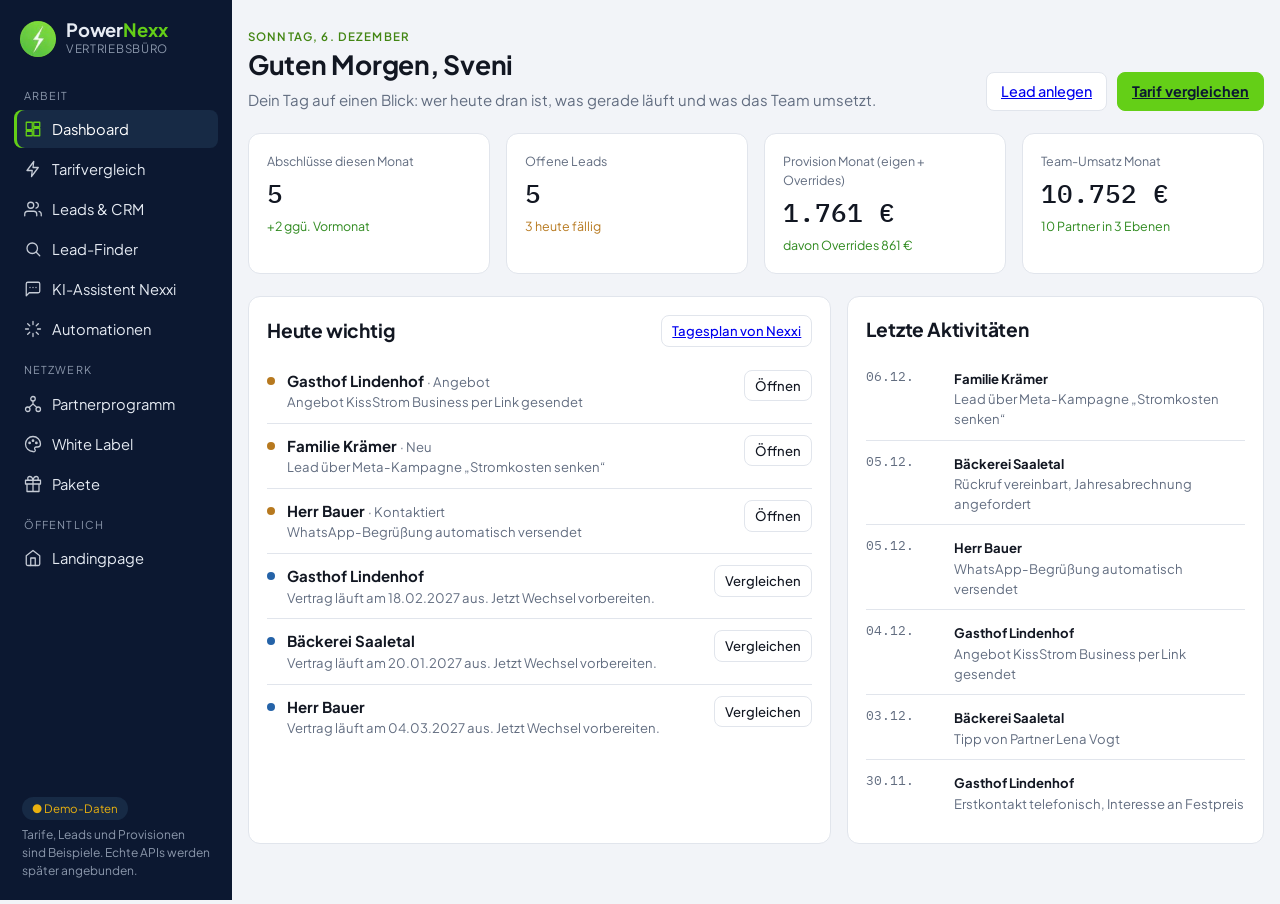
==== commit 4d7be32b: "PowerNexx Logo und Markenfarben im Vertriebsbüro Co-Authored-By: Claude Opus 5.5 <noreply@anthropic." ====
--- a/index.html
+++ b/index.html
@@ -3,36 +3,42 @@
 <head>
 <meta charset="utf-8">
 <meta name="viewport" content="width=device-width,initial-scale=1,viewport-fit=cover">
+<link rel="icon" type="image/png" href="favicon.png">
 <style>:root{color-scheme:light;padding-top:env(safe-area-inset-top,0px);padding-bottom:env(safe-area-inset-bottom,0px)}body{margin:0;font:14px system-ui,sans-serif}img{max-width:100%}[hidden]{display:none!important}</style>
 </head>
 <body>
 <title>PowerNexx Vertriebsbüro</title>
 <meta name="claude:viewport-fit-sides" content="cover">
 <link rel="preconnect" href="https://fonts.googleapis.com">
-<link rel="stylesheet" href="https://fonts.googleapis.com/css2?family=Sora:wght@500;600;700&family=IBM+Plex+Sans:wght@400;500;600&family=IBM+Plex+Mono:wght@400;500&display=swap">
+<link rel="stylesheet" href="https://fonts.googleapis.com/css2?family=Plus+Jakarta+Sans:wght@400;500;600;700;800&family=IBM+Plex+Mono:wght@400;500&display=swap">
 <style>
 /* Layout: fixed dark control rail (like a switchboard) + light working surface; collapses to a top bar on phones */
+/* PowerNexx brand (from powernexx.de): navy hsl(220 60% 12%), lime hsl(85 80% 45%), Plus Jakarta Sans.
+   --brand = lime fill for buttons/marks (navy text on it); --accent = readable green for text on light ground */
 :root{
-  --bg:#f3f6f5; --surface:#ffffff; --surface-2:#eaf0ee; --fg:#14211e; --muted:#5b6c67; --line:#d5e0dc;
-  --accent:#0f8a6c; --accent-ink:#ffffff; --accent-soft:#dff3ec;
+  --bg:#f2f4f8; --surface:#ffffff; --surface-2:#e9edf3; --fg:#121722; --muted:#626d80; --line:#e1e5ec;
+  --brand:#64cf17; --brand-ink:#0c1831;
+  --accent:#438613; --accent-ink:#0c1831; --accent-soft:#e8f6d9;
   --volt:#e9b10f; --volt-soft:#fbf1cf;
-  --good:#1f8a4c; --warn:#b7791f; --bad:#c2413a; --info:#2563a8;
-  --rail:#0d1a17; --rail-2:#152823; --rail-fg:#d7e6e1; --rail-muted:#7e9790;
-  --f-display:"Sora", "Segoe UI", system-ui, sans-serif;
-  --f-body:"IBM Plex Sans", "Segoe UI", system-ui, sans-serif;
+  --good:#2f8a1f; --warn:#b7791f; --bad:#d64545; --info:#2563a8;
+  --rail:#0c1831; --rail-2:#172a45; --rail-fg:#e6ebf3; --rail-muted:#8b97ab;
+  --f-display:"Plus Jakarta Sans", "Segoe UI", system-ui, sans-serif;
+  --f-body:"Plus Jakarta Sans", "Segoe UI", system-ui, sans-serif;
   --f-mono:"IBM Plex Mono", ui-monospace, "SFMono-Regular", Menlo, monospace;
-  --r:10px;
+  --r:12px;
 }
 @media (prefers-color-scheme: dark){:root:not([data-theme="light"]){
-  --bg:#0f1715; --surface:#16211e; --surface-2:#1c2a26; --fg:#e4efeb; --muted:#93a8a1; --line:#2a3a35;
-  --accent:#2fc196; --accent-ink:#06231b; --accent-soft:#163b31; --volt:#f2c440; --volt-soft:#3a3115;
-  --good:#4cc283; --warn:#e3a649; --bad:#ef746c; --info:#6fa7e8;
-  --rail:#08100e; --rail-2:#111d1a; --rail-fg:#d7e6e1; --rail-muted:#7e9790; color-scheme:dark}}
+  --bg:#081021; --surface:#0f1a2e; --surface-2:#16233b; --fg:#f5f7fa; --muted:#9aa3b3; --line:#1f2d47;
+  --brand:#6ee61a; --brand-ink:#0c1831;
+  --accent:#7fe32e; --accent-ink:#0c1831; --accent-soft:#1d3317; --volt:#f2c440; --volt-soft:#3a3115;
+  --good:#7fe32e; --warn:#e3a649; --bad:#ef746c; --info:#6fa7e8;
+  --rail:#060d1b; --rail-2:#13203a; --rail-fg:#e6ebf3; --rail-muted:#8b97ab; color-scheme:dark}}
 :root[data-theme="dark"]{
-  --bg:#0f1715; --surface:#16211e; --surface-2:#1c2a26; --fg:#e4efeb; --muted:#93a8a1; --line:#2a3a35;
-  --accent:#2fc196; --accent-ink:#06231b; --accent-soft:#163b31; --volt:#f2c440; --volt-soft:#3a3115;
-  --good:#4cc283; --warn:#e3a649; --bad:#ef746c; --info:#6fa7e8;
-  --rail:#08100e; --rail-2:#111d1a; --rail-fg:#d7e6e1; --rail-muted:#7e9790; color-scheme:dark}
+  --bg:#081021; --surface:#0f1a2e; --surface-2:#16233b; --fg:#f5f7fa; --muted:#9aa3b3; --line:#1f2d47;
+  --brand:#6ee61a; --brand-ink:#0c1831;
+  --accent:#7fe32e; --accent-ink:#0c1831; --accent-soft:#1d3317; --volt:#f2c440; --volt-soft:#3a3115;
+  --good:#7fe32e; --warn:#e3a649; --bad:#ef746c; --info:#6fa7e8;
+  --rail:#060d1b; --rail-2:#13203a; --rail-fg:#e6ebf3; --rail-muted:#8b97ab; color-scheme:dark}
 *{box-sizing:border-box}
 html,body{height:100%}
 body{background:var(--bg);color:var(--fg);font-family:var(--f-body);font-size:15px;line-height:1.5}
@@ -46,15 +52,17 @@
 /* rail */
 .rail{background:var(--rail);color:var(--rail-fg);display:flex;flex-direction:column;gap:18px;padding-block:20px;padding-left:max(14px,env(safe-area-inset-left,0px));padding-right:14px;position:sticky;top:0;height:100vh;height:100dvh}
 .brand{display:flex;align-items:center;gap:10px;padding:0 6px}
-.brand-mark{width:34px;height:34px;border-radius:9px;background:var(--accent);display:grid;place-items:center;flex:none;overflow:hidden}
+.brand-mark{width:36px;height:36px;border-radius:50%;background:var(--brand);display:grid;place-items:center;flex:none;overflow:hidden}
 .brand-mark img{width:100%;height:100%;object-fit:cover}
-.brand-name{font-family:var(--f-display);font-weight:700;font-size:1.05rem;line-height:1.1}
+.brand-name{font-family:var(--f-display);font-weight:700;font-size:1.15rem;line-height:1.1;letter-spacing:-.01em}
+.brand-name .nx{color:var(--brand)}
 .brand-sub{font-size:.72rem;color:var(--rail-muted);letter-spacing:.06em;text-transform:uppercase}
 .nav{display:flex;flex-direction:column;gap:2px;overflow:auto}
 .nav-group{font-size:.68rem;letter-spacing:.1em;text-transform:uppercase;color:var(--rail-muted);padding:12px 10px 4px}
 .nav a{display:flex;align-items:center;gap:10px;padding:8px 10px;border-radius:8px;color:var(--rail-fg);text-decoration:none;font-size:.92rem;white-space:nowrap}
 .nav a:hover{background:var(--rail-2)}
-.nav a[aria-current="page"]{background:var(--rail-2);box-shadow:inset 3px 0 0 var(--accent)}
+.nav a[aria-current="page"]{background:var(--rail-2);box-shadow:inset 3px 0 0 var(--brand);color:#fff}
+.nav a[aria-current="page"] svg{stroke:var(--brand);opacity:1}
 .nav svg{width:18px;height:18px;flex:none;stroke:currentColor;fill:none;stroke-width:1.7;stroke-linecap:round;stroke-linejoin:round;opacity:.85}
 .rail-foot{margin-top:auto;font-size:.75rem;color:var(--rail-muted);padding:0 8px;display:flex;flex-direction:column;gap:6px}
 .demo-flag{display:inline-flex;align-items:center;gap:6px;background:var(--rail-2);border-radius:999px;padding:3px 10px;color:var(--volt);font-size:.72rem;width:max-content}
@@ -77,7 +85,7 @@
 .kpi .delta{font-size:.78rem;color:var(--good)}
 .btn{display:inline-flex;align-items:center;justify-content:center;gap:8px;border:1px solid var(--line);background:var(--surface);border-radius:8px;padding:8px 14px;cursor:pointer;font-weight:500;font-size:.9rem;white-space:nowrap}
 .btn:hover{border-color:var(--accent)}
-.btn.primary{background:var(--accent);color:var(--accent-ink);border-color:var(--accent)}
+.btn.primary{background:var(--brand);color:var(--brand-ink);border-color:var(--brand);font-weight:700}
 .btn.primary:hover{filter:brightness(1.07)}
 .btn.small{padding:5px 10px;font-size:.82rem}
 .btn.ghost{background:transparent}
@@ -136,7 +144,7 @@
 .chat{display:flex;flex-direction:column;height:min(640px,70vh);min-height:420px}
 .msgs{flex:1;overflow-y:auto;display:flex;flex-direction:column;gap:12px;padding:4px 2px 12px}
 .msg{max-width:78%;padding:10px 14px;border-radius:12px;white-space:pre-wrap;line-height:1.55;font-size:.92rem}
-.msg.me{align-self:flex-end;background:var(--accent);color:var(--accent-ink);border-bottom-right-radius:4px}
+.msg.me{align-self:flex-end;background:var(--rail);color:var(--rail-fg);border-bottom-right-radius:4px}
 .msg.ai{align-self:flex-start;background:var(--surface-2);border-bottom-left-radius:4px}
 .composer{display:flex;gap:8px;border-top:1px solid var(--line);padding-top:12px}
 .chips{display:flex;gap:6px;flex-wrap:wrap}
@@ -147,7 +155,7 @@
 .toggle input{opacity:0;width:100%;height:100%;margin:0;position:absolute;cursor:pointer;z-index:1}
 .toggle span{position:absolute;inset:0;background:var(--line);border-radius:999px;transition:background .15s}
 .toggle span::after{content:"";position:absolute;width:16px;height:16px;border-radius:50%;background:#fff;top:3px;left:3px;transition:transform .15s}
-.toggle input:checked+span{background:var(--accent)}
+.toggle input:checked+span{background:var(--brand)}
 .toggle input:checked+span::after{transform:translateX(18px)}
 .toggle input:focus-visible+span{outline:2px solid var(--accent);outline-offset:2px}
 .flow{display:flex;align-items:center;gap:6px;flex-wrap:wrap;font-size:.82rem}
@@ -160,7 +168,7 @@
 .node{display:inline-flex;align-items:center;gap:8px;padding:6px 10px;border:1px solid var(--line);border-radius:8px;background:var(--surface);font-size:.86rem}
 .lvl{font-family:var(--f-mono);font-size:.7rem;color:var(--muted)}
 .progress{height:8px;background:var(--surface-2);border-radius:999px;overflow:hidden}
-.progress>i{display:block;height:100%;background:var(--accent);border-radius:999px}
+.progress>i{display:block;height:100%;background:var(--brand);border-radius:999px}
 .ranks{display:flex;gap:6px;flex-wrap:wrap}
 .rank{flex:1;min-width:110px;border:1px solid var(--line);border-radius:8px;padding:8px 10px;font-size:.8rem}
 .rank.on{border-color:var(--accent);background:var(--accent-soft)}
@@ -222,8 +230,8 @@
 <div class="app">
   <aside class="rail" aria-label="Hauptnavigation">
     <div class="brand">
-      <div class="brand-mark" id="brandMark"><svg viewBox="0 0 24 24" width="20" height="20" fill="none" stroke="#fff" stroke-width="2.2" stroke-linecap="round" stroke-linejoin="round"><path d="M13 2 4 14h7l-1 8 9-12h-7z"/></svg></div>
-      <div><div class="brand-name" id="brandName">PowerNexx</div><div class="brand-sub">Vertriebsbüro</div></div>
+      <div class="brand-mark" id="brandMark"><img src="[data-uri]" alt=""></div>
+      <div><div class="brand-name" id="brandName">Power<span class="nx">Nexx</span></div><div class="brand-sub">Vertriebsbüro</div></div>
     </div>
     <nav class="nav" id="nav"></nav>
     <div class="rail-foot">
@@ -340,6 +348,7 @@
 let S;
 try{ S = JSON.parse(localStorage.getItem(KEY)) || seed(); }catch{ S = seed(); }
 if(S.wl && (!S.wl.name || S.wl.name==="NexxOS")) S.wl.name="PowerNexx";
+if(S.wl && S.wl.accent==="#0f8a6c") S.wl.accent="";
 const save = () => { try{ localStorage.setItem(KEY, JSON.stringify(S)); }catch{} };
 
 /* Partner-/Provisionsdaten (Demo) */
@@ -550,7 +559,7 @@
   <div class="split">
   <form class="panel" id="wlForm"><div class="grid" style="gap:14px">
     <div class="field"><label for="wlName">Firmen- bzw. App-Name</label><input class="input" id="wlName" value="${esc(S.wl.name)}"></div>
-    <div class="field"><label for="wlAccent">Akzentfarbe</label><div class="row"><input type="color" id="wlAccent" value="${S.wl.accent||"#0f8a6c"}" style="width:48px;height:38px;border:1px solid var(--line);border-radius:8px;background:var(--surface);padding:2px"><span class="small muted">Leer lassen = PowerNexx-Grün</span></div></div>
+    <div class="field"><label for="wlAccent">Akzentfarbe</label><div class="row"><input type="color" id="wlAccent" value="${S.wl.accent||"#64cf17"}" style="width:48px;height:38px;border:1px solid var(--line);border-radius:8px;background:var(--surface);padding:2px"><span class="small muted">Leer lassen = PowerNexx-Grün</span></div></div>
     <div class="field"><label for="wlDomain">Eigene Domain</label><input class="input mono" id="wlDomain" placeholder="app.deine-agentur.de" value="${esc(S.wl.domain)}"></div>
     <div class="field"><label for="wlLogo">Logo (PNG, JPG oder SVG)</label><input class="input" type="file" id="wlLogo" accept="image/*"></div>
     <div class="row"><button class="btn primary" type="submit">Übernehmen</button><button class="btn" type="button" data-wl-reset>Zurücksetzen</button></div>
@@ -627,7 +636,8 @@
 
 /* ---------- Kundenansicht Angebotslink ---------- */
 const ARTIFACT_URL=location.origin+location.pathname;
-const BOLT='<svg viewBox="0 0 24 24" width="18" height="18" fill="none" stroke="#fff" stroke-width="2.2" stroke-linecap="round" stroke-linejoin="round"><path d="M13 2 4 14h7l-1 8 9-12h-7z"/></svg>';
+const PNX_ICON="[data-uri]";
+const BOLT=`<img src="${PNX_ICON}" alt="">`;
 function parseOffer(tok){
   const p=tok.split("-"); const base=TARIFFS.find(x=>x.id===p[1]); if(!base) return null;
   const kwh=Math.max(100,parseInt(p[2])||3500), plz=(p[3]||"97688").replace(/\D/g,"").slice(0,5)||"97688", v=Math.max(0,parseInt(p[4])||0);
@@ -698,10 +708,12 @@
 /* ---------- theme / white label ---------- */
 function applyWL(){
   const r=document.documentElement;
-  if(S.wl.accent){ r.style.setProperty("--accent",S.wl.accent); r.style.setProperty("--accent-soft",`color-mix(in srgb, ${S.wl.accent} 16%, var(--surface))`); }
-  else { r.style.removeProperty("--accent"); r.style.removeProperty("--accent-soft"); }
-  $("#brandName").textContent=S.wl.name||"PowerNexx";
-  $("#brandMark").innerHTML = S.wl.logo ? `<img src="${S.wl.logo}" alt="">` : '<svg viewBox="0 0 24 24" width="20" height="20" fill="none" stroke="#fff" stroke-width="2.2" stroke-linecap="round" stroke-linejoin="round"><path d="M13 2 4 14h7l-1 8 9-12h-7z"/></svg>';
+  const custom = S.wl.accent && S.wl.accent.toLowerCase()!=="#64cf17";
+  if(custom){ r.style.setProperty("--brand",S.wl.accent); r.style.setProperty("--accent",`color-mix(in srgb, ${S.wl.accent} 75%, var(--fg))`); r.style.setProperty("--accent-soft",`color-mix(in srgb, ${S.wl.accent} 16%, var(--surface))`); }
+  else { r.style.removeProperty("--brand"); r.style.removeProperty("--accent"); r.style.removeProperty("--accent-soft"); }
+  const nm=S.wl.name||"PowerNexx";
+  if(nm==="PowerNexx") $("#brandName").innerHTML='Power<span class="nx">Nexx</span>'; else $("#brandName").textContent=nm;
+  $("#brandMark").innerHTML = S.wl.logo ? `<img src="${S.wl.logo}" alt="">` : `<img src="${PNX_ICON}" alt="">`;
 }
 
 /* ---------- router ---------- */
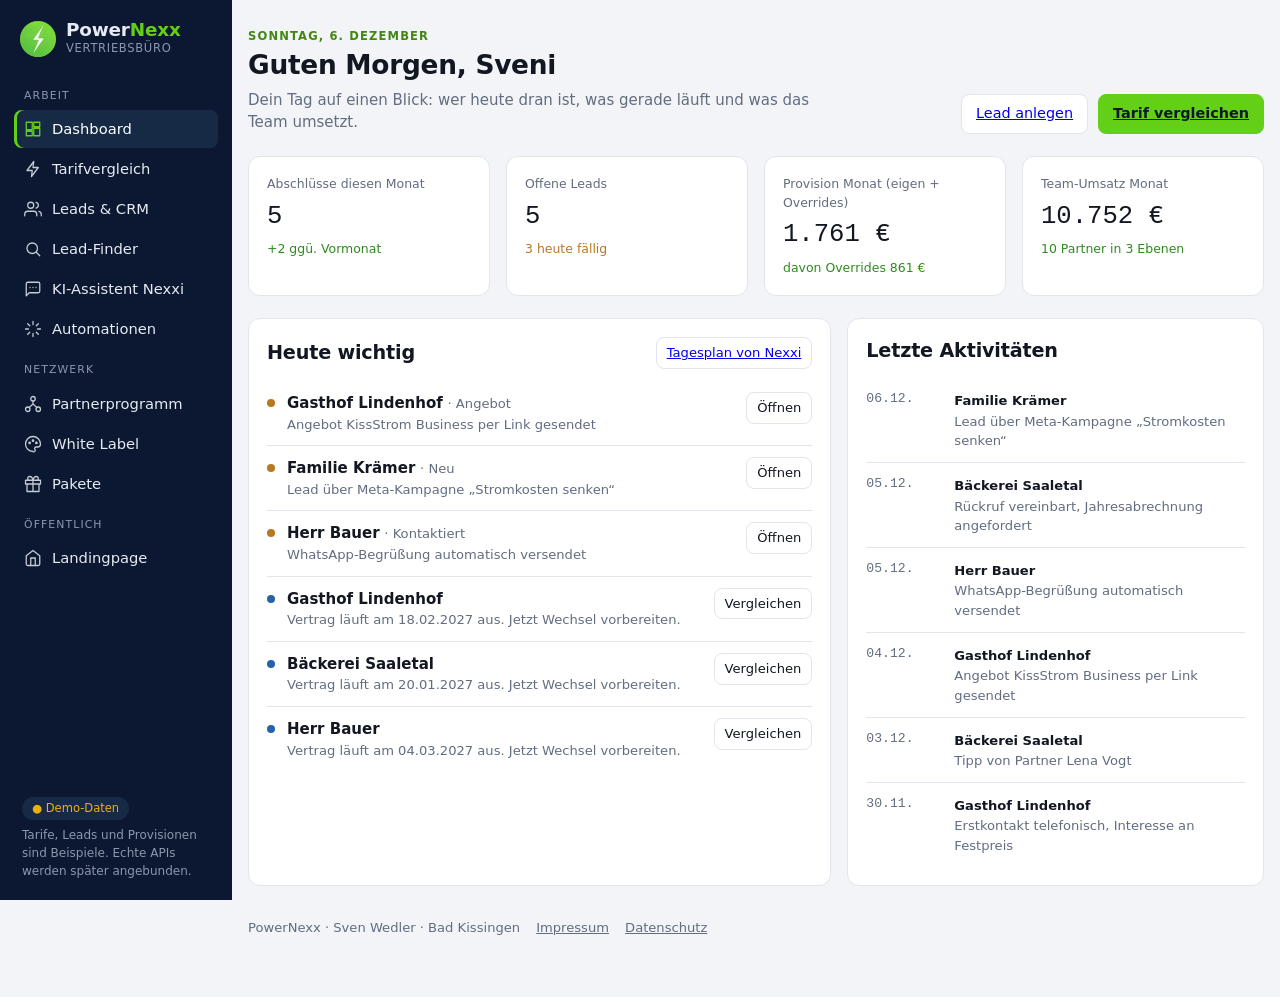
==== commit b38b78f9: "Impressum, Datenschutz und lokal gehostete Schriften Co-Authored-By: Claude Opus 5.5 <noreply@anthro" ====
--- a/index.html
+++ b/index.html
@@ -9,8 +9,7 @@
 <body>
 <title>PowerNexx Vertriebsbüro</title>
 <meta name="claude:viewport-fit-sides" content="cover">
-<link rel="preconnect" href="https://fonts.googleapis.com">
-<link rel="stylesheet" href="https://fonts.googleapis.com/css2?family=Plus+Jakarta+Sans:wght@400;500;600;700;800&family=IBM+Plex+Mono:wght@400;500&display=swap">
+<link rel="stylesheet" href="fonts/app.css">
 <style>
 /* Layout: fixed dark control rail (like a switchboard) + light working surface; collapses to a top bar on phones */
 /* PowerNexx brand (from powernexx.de): navy hsl(220 60% 12%), lime hsl(85 80% 45%), Plus Jakarta Sans.
@@ -239,7 +238,9 @@
       <span>Tarife, Leads und Provisionen sind Beispiele. Echte APIs werden später angebunden.</span>
     </div>
   </aside>
-  <main class="main"><div class="wrap" id="view"></div></main>
+  <main class="main"><div class="wrap" id="view"></div>
+    <footer class="small muted" style="max-width:1180px;margin:32px auto 0;display:flex;gap:16px;flex-wrap:wrap"><span>PowerNexx · Sven Wedler · Bad Kissingen</span><a href="/impressum" style="color:inherit">Impressum</a><a href="/datenschutz" style="color:inherit">Datenschutz</a></footer>
+  </main>
 </div>
 <div id="modalRoot"></div>
 
--- a/fonts/app.css
+++ b/fonts/app.css
@@ -0,0 +1,270 @@
+/* cyrillic-ext */
+@font-face {
+  font-family: 'IBM Plex Mono';
+  font-style: normal;
+  font-weight: 400;
+  font-display: swap;
+  src: url(fonts/3a6be21f097b.woff2) format('woff2');
+  unicode-range: U+0460-052F, U+1C80-1C8A, U+20B4, U+2DE0-2DFF, U+A640-A69F, U+FE2E-FE2F;
+}
+/* cyrillic */
+@font-face {
+  font-family: 'IBM Plex Mono';
+  font-style: normal;
+  font-weight: 400;
+  font-display: swap;
+  src: url(fonts/c969eaacfe59.woff2) format('woff2');
+  unicode-range: U+0301, U+0400-045F, U+0490-0491, U+04B0-04B1, U+2116;
+}
+/* vietnamese */
+@font-face {
+  font-family: 'IBM Plex Mono';
+  font-style: normal;
+  font-weight: 400;
+  font-display: swap;
+  src: url(fonts/ef6e627b477f.woff2) format('woff2');
+  unicode-range: U+0102-0103, U+0110-0111, U+0128-0129, U+0168-0169, U+01A0-01A1, U+01AF-01B0, U+0300-0301, U+0303-0304, U+0308-0309, U+0323, U+0329, U+1EA0-1EF9, U+20AB;
+}
+/* latin-ext */
+@font-face {
+  font-family: 'IBM Plex Mono';
+  font-style: normal;
+  font-weight: 400;
+  font-display: swap;
+  src: url(fonts/9994c10a22bc.woff2) format('woff2');
+  unicode-range: U+0100-02BA, U+02BD-02C5, U+02C7-02CC, U+02CE-02D7, U+02DD-02FF, U+0304, U+0308, U+0329, U+1D00-1DBF, U+1E00-1E9F, U+1EF2-1EFF, U+2020, U+20A0-20AB, U+20AD-20C4, U+2113, U+2C60-2C7F, U+A720-A7FF;
+}
+/* latin */
+@font-face {
+  font-family: 'IBM Plex Mono';
+  font-style: normal;
+  font-weight: 400;
+  font-display: swap;
+  src: url(fonts/d7731959c422.woff2) format('woff2');
+  unicode-range: U+0000-00FF, U+0131, U+0152-0153, U+02BB-02BC, U+02C6, U+02DA, U+02DC, U+0304, U+0308, U+0329, U+2000-206F, U+20AC, U+2122, U+2191, U+2193, U+2212, U+2215, U+FEFF, U+FFFD;
+}
+/* cyrillic-ext */
+@font-face {
+  font-family: 'IBM Plex Mono';
+  font-style: normal;
+  font-weight: 500;
+  font-display: swap;
+  src: url(fonts/1321c7022380.woff2) format('woff2');
+  unicode-range: U+0460-052F, U+1C80-1C8A, U+20B4, U+2DE0-2DFF, U+A640-A69F, U+FE2E-FE2F;
+}
+/* cyrillic */
+@font-face {
+  font-family: 'IBM Plex Mono';
+  font-style: normal;
+  font-weight: 500;
+  font-display: swap;
+  src: url(fonts/b98a45235fca.woff2) format('woff2');
+  unicode-range: U+0301, U+0400-045F, U+0490-0491, U+04B0-04B1, U+2116;
+}
+/* vietnamese */
+@font-face {
+  font-family: 'IBM Plex Mono';
+  font-style: normal;
+  font-weight: 500;
+  font-display: swap;
+  src: url(fonts/d9a6454f3d6e.woff2) format('woff2');
+  unicode-range: U+0102-0103, U+0110-0111, U+0128-0129, U+0168-0169, U+01A0-01A1, U+01AF-01B0, U+0300-0301, U+0303-0304, U+0308-0309, U+0323, U+0329, U+1EA0-1EF9, U+20AB;
+}
+/* latin-ext */
+@font-face {
+  font-family: 'IBM Plex Mono';
+  font-style: normal;
+  font-weight: 500;
+  font-display: swap;
+  src: url(fonts/60d1ee22a27c.woff2) format('woff2');
+  unicode-range: U+0100-02BA, U+02BD-02C5, U+02C7-02CC, U+02CE-02D7, U+02DD-02FF, U+0304, U+0308, U+0329, U+1D00-1DBF, U+1E00-1E9F, U+1EF2-1EFF, U+2020, U+20A0-20AB, U+20AD-20C4, U+2113, U+2C60-2C7F, U+A720-A7FF;
+}
+/* latin */
+@font-face {
+  font-family: 'IBM Plex Mono';
+  font-style: normal;
+  font-weight: 500;
+  font-display: swap;
+  src: url(fonts/8d0aead6b2c4.woff2) format('woff2');
+  unicode-range: U+0000-00FF, U+0131, U+0152-0153, U+02BB-02BC, U+02C6, U+02DA, U+02DC, U+0304, U+0308, U+0329, U+2000-206F, U+20AC, U+2122, U+2191, U+2193, U+2212, U+2215, U+FEFF, U+FFFD;
+}
+/* cyrillic-ext */
+@font-face {
+  font-family: 'Plus Jakarta Sans';
+  font-style: normal;
+  font-weight: 400;
+  font-display: swap;
+  src: url(fonts/9b76284eedff.woff2) format('woff2');
+  unicode-range: U+0460-052F, U+1C80-1C8A, U+20B4, U+2DE0-2DFF, U+A640-A69F, U+FE2E-FE2F;
+}
+/* vietnamese */
+@font-face {
+  font-family: 'Plus Jakarta Sans';
+  font-style: normal;
+  font-weight: 400;
+  font-display: swap;
+  src: url(fonts/35af93a0ad27.woff2) format('woff2');
+  unicode-range: U+0102-0103, U+0110-0111, U+0128-0129, U+0168-0169, U+01A0-01A1, U+01AF-01B0, U+0300-0301, U+0303-0304, U+0308-0309, U+0323, U+0329, U+1EA0-1EF9, U+20AB;
+}
+/* latin-ext */
+@font-face {
+  font-family: 'Plus Jakarta Sans';
+  font-style: normal;
+  font-weight: 400;
+  font-display: swap;
+  src: url(fonts/305d441dc11d.woff2) format('woff2');
+  unicode-range: U+0100-02BA, U+02BD-02C5, U+02C7-02CC, U+02CE-02D7, U+02DD-02FF, U+0304, U+0308, U+0329, U+1D00-1DBF, U+1E00-1E9F, U+1EF2-1EFF, U+2020, U+20A0-20AB, U+20AD-20C4, U+2113, U+2C60-2C7F, U+A720-A7FF;
+}
+/* latin */
+@font-face {
+  font-family: 'Plus Jakarta Sans';
+  font-style: normal;
+  font-weight: 400;
+  font-display: swap;
+  src: url(fonts/be25729b3d12.woff2) format('woff2');
+  unicode-range: U+0000-00FF, U+0131, U+0152-0153, U+02BB-02BC, U+02C6, U+02DA, U+02DC, U+0304, U+0308, U+0329, U+2000-206F, U+20AC, U+2122, U+2191, U+2193, U+2212, U+2215, U+FEFF, U+FFFD;
+}
+/* cyrillic-ext */
+@font-face {
+  font-family: 'Plus Jakarta Sans';
+  font-style: normal;
+  font-weight: 500;
+  font-display: swap;
+  src: url(fonts/9b76284eedff.woff2) format('woff2');
+  unicode-range: U+0460-052F, U+1C80-1C8A, U+20B4, U+2DE0-2DFF, U+A640-A69F, U+FE2E-FE2F;
+}
+/* vietnamese */
+@font-face {
+  font-family: 'Plus Jakarta Sans';
+  font-style: normal;
+  font-weight: 500;
+  font-display: swap;
+  src: url(fonts/35af93a0ad27.woff2) format('woff2');
+  unicode-range: U+0102-0103, U+0110-0111, U+0128-0129, U+0168-0169, U+01A0-01A1, U+01AF-01B0, U+0300-0301, U+0303-0304, U+0308-0309, U+0323, U+0329, U+1EA0-1EF9, U+20AB;
+}
+/* latin-ext */
+@font-face {
+  font-family: 'Plus Jakarta Sans';
+  font-style: normal;
+  font-weight: 500;
+  font-display: swap;
+  src: url(fonts/305d441dc11d.woff2) format('woff2');
+  unicode-range: U+0100-02BA, U+02BD-02C5, U+02C7-02CC, U+02CE-02D7, U+02DD-02FF, U+0304, U+0308, U+0329, U+1D00-1DBF, U+1E00-1E9F, U+1EF2-1EFF, U+2020, U+20A0-20AB, U+20AD-20C4, U+2113, U+2C60-2C7F, U+A720-A7FF;
+}
+/* latin */
+@font-face {
+  font-family: 'Plus Jakarta Sans';
+  font-style: normal;
+  font-weight: 500;
+  font-display: swap;
+  src: url(fonts/be25729b3d12.woff2) format('woff2');
+  unicode-range: U+0000-00FF, U+0131, U+0152-0153, U+02BB-02BC, U+02C6, U+02DA, U+02DC, U+0304, U+0308, U+0329, U+2000-206F, U+20AC, U+2122, U+2191, U+2193, U+2212, U+2215, U+FEFF, U+FFFD;
+}
+/* cyrillic-ext */
+@font-face {
+  font-family: 'Plus Jakarta Sans';
+  font-style: normal;
+  font-weight: 600;
+  font-display: swap;
+  src: url(fonts/9b76284eedff.woff2) format('woff2');
+  unicode-range: U+0460-052F, U+1C80-1C8A, U+20B4, U+2DE0-2DFF, U+A640-A69F, U+FE2E-FE2F;
+}
+/* vietnamese */
+@font-face {
+  font-family: 'Plus Jakarta Sans';
+  font-style: normal;
+  font-weight: 600;
+  font-display: swap;
+  src: url(fonts/35af93a0ad27.woff2) format('woff2');
+  unicode-range: U+0102-0103, U+0110-0111, U+0128-0129, U+0168-0169, U+01A0-01A1, U+01AF-01B0, U+0300-0301, U+0303-0304, U+0308-0309, U+0323, U+0329, U+1EA0-1EF9, U+20AB;
+}
+/* latin-ext */
+@font-face {
+  font-family: 'Plus Jakarta Sans';
+  font-style: normal;
+  font-weight: 600;
+  font-display: swap;
+  src: url(fonts/305d441dc11d.woff2) format('woff2');
+  unicode-range: U+0100-02BA, U+02BD-02C5, U+02C7-02CC, U+02CE-02D7, U+02DD-02FF, U+0304, U+0308, U+0329, U+1D00-1DBF, U+1E00-1E9F, U+1EF2-1EFF, U+2020, U+20A0-20AB, U+20AD-20C4, U+2113, U+2C60-2C7F, U+A720-A7FF;
+}
+/* latin */
+@font-face {
+  font-family: 'Plus Jakarta Sans';
+  font-style: normal;
+  font-weight: 600;
+  font-display: swap;
+  src: url(fonts/be25729b3d12.woff2) format('woff2');
+  unicode-range: U+0000-00FF, U+0131, U+0152-0153, U+02BB-02BC, U+02C6, U+02DA, U+02DC, U+0304, U+0308, U+0329, U+2000-206F, U+20AC, U+2122, U+2191, U+2193, U+2212, U+2215, U+FEFF, U+FFFD;
+}
+/* cyrillic-ext */
+@font-face {
+  font-family: 'Plus Jakarta Sans';
+  font-style: normal;
+  font-weight: 700;
+  font-display: swap;
+  src: url(fonts/9b76284eedff.woff2) format('woff2');
+  unicode-range: U+0460-052F, U+1C80-1C8A, U+20B4, U+2DE0-2DFF, U+A640-A69F, U+FE2E-FE2F;
+}
+/* vietnamese */
+@font-face {
+  font-family: 'Plus Jakarta Sans';
+  font-style: normal;
+  font-weight: 700;
+  font-display: swap;
+  src: url(fonts/35af93a0ad27.woff2) format('woff2');
+  unicode-range: U+0102-0103, U+0110-0111, U+0128-0129, U+0168-0169, U+01A0-01A1, U+01AF-01B0, U+0300-0301, U+0303-0304, U+0308-0309, U+0323, U+0329, U+1EA0-1EF9, U+20AB;
+}
+/* latin-ext */
+@font-face {
+  font-family: 'Plus Jakarta Sans';
+  font-style: normal;
+  font-weight: 700;
+  font-display: swap;
+  src: url(fonts/305d441dc11d.woff2) format('woff2');
+  unicode-range: U+0100-02BA, U+02BD-02C5, U+02C7-02CC, U+02CE-02D7, U+02DD-02FF, U+0304, U+0308, U+0329, U+1D00-1DBF, U+1E00-1E9F, U+1EF2-1EFF, U+2020, U+20A0-20AB, U+20AD-20C4, U+2113, U+2C60-2C7F, U+A720-A7FF;
+}
+/* latin */
+@font-face {
+  font-family: 'Plus Jakarta Sans';
+  font-style: normal;
+  font-weight: 700;
+  font-display: swap;
+  src: url(fonts/be25729b3d12.woff2) format('woff2');
+  unicode-range: U+0000-00FF, U+0131, U+0152-0153, U+02BB-02BC, U+02C6, U+02DA, U+02DC, U+0304, U+0308, U+0329, U+2000-206F, U+20AC, U+2122, U+2191, U+2193, U+2212, U+2215, U+FEFF, U+FFFD;
+}
+/* cyrillic-ext */
+@font-face {
+  font-family: 'Plus Jakarta Sans';
+  font-style: normal;
+  font-weight: 800;
+  font-display: swap;
+  src: url(fonts/9b76284eedff.woff2) format('woff2');
+  unicode-range: U+0460-052F, U+1C80-1C8A, U+20B4, U+2DE0-2DFF, U+A640-A69F, U+FE2E-FE2F;
+}
+/* vietnamese */
+@font-face {
+  font-family: 'Plus Jakarta Sans';
+  font-style: normal;
+  font-weight: 800;
+  font-display: swap;
+  src: url(fonts/35af93a0ad27.woff2) format('woff2');
+  unicode-range: U+0102-0103, U+0110-0111, U+0128-0129, U+0168-0169, U+01A0-01A1, U+01AF-01B0, U+0300-0301, U+0303-0304, U+0308-0309, U+0323, U+0329, U+1EA0-1EF9, U+20AB;
+}
+/* latin-ext */
+@font-face {
+  font-family: 'Plus Jakarta Sans';
+  font-style: normal;
+  font-weight: 800;
+  font-display: swap;
+  src: url(fonts/305d441dc11d.woff2) format('woff2');
+  unicode-range: U+0100-02BA, U+02BD-02C5, U+02C7-02CC, U+02CE-02D7, U+02DD-02FF, U+0304, U+0308, U+0329, U+1D00-1DBF, U+1E00-1E9F, U+1EF2-1EFF, U+2020, U+20A0-20AB, U+20AD-20C4, U+2113, U+2C60-2C7F, U+A720-A7FF;
+}
+/* latin */
+@font-face {
+  font-family: 'Plus Jakarta Sans';
+  font-style: normal;
+  font-weight: 800;
+  font-display: swap;
+  src: url(fonts/be25729b3d12.woff2) format('woff2');
+  unicode-range: U+0000-00FF, U+0131, U+0152-0153, U+02BB-02BC, U+02C6, U+02DA, U+02DC, U+0304, U+0308, U+0329, U+2000-206F, U+20AC, U+2122, U+2191, U+2193, U+2212, U+2215, U+FEFF, U+FFFD;
+}
